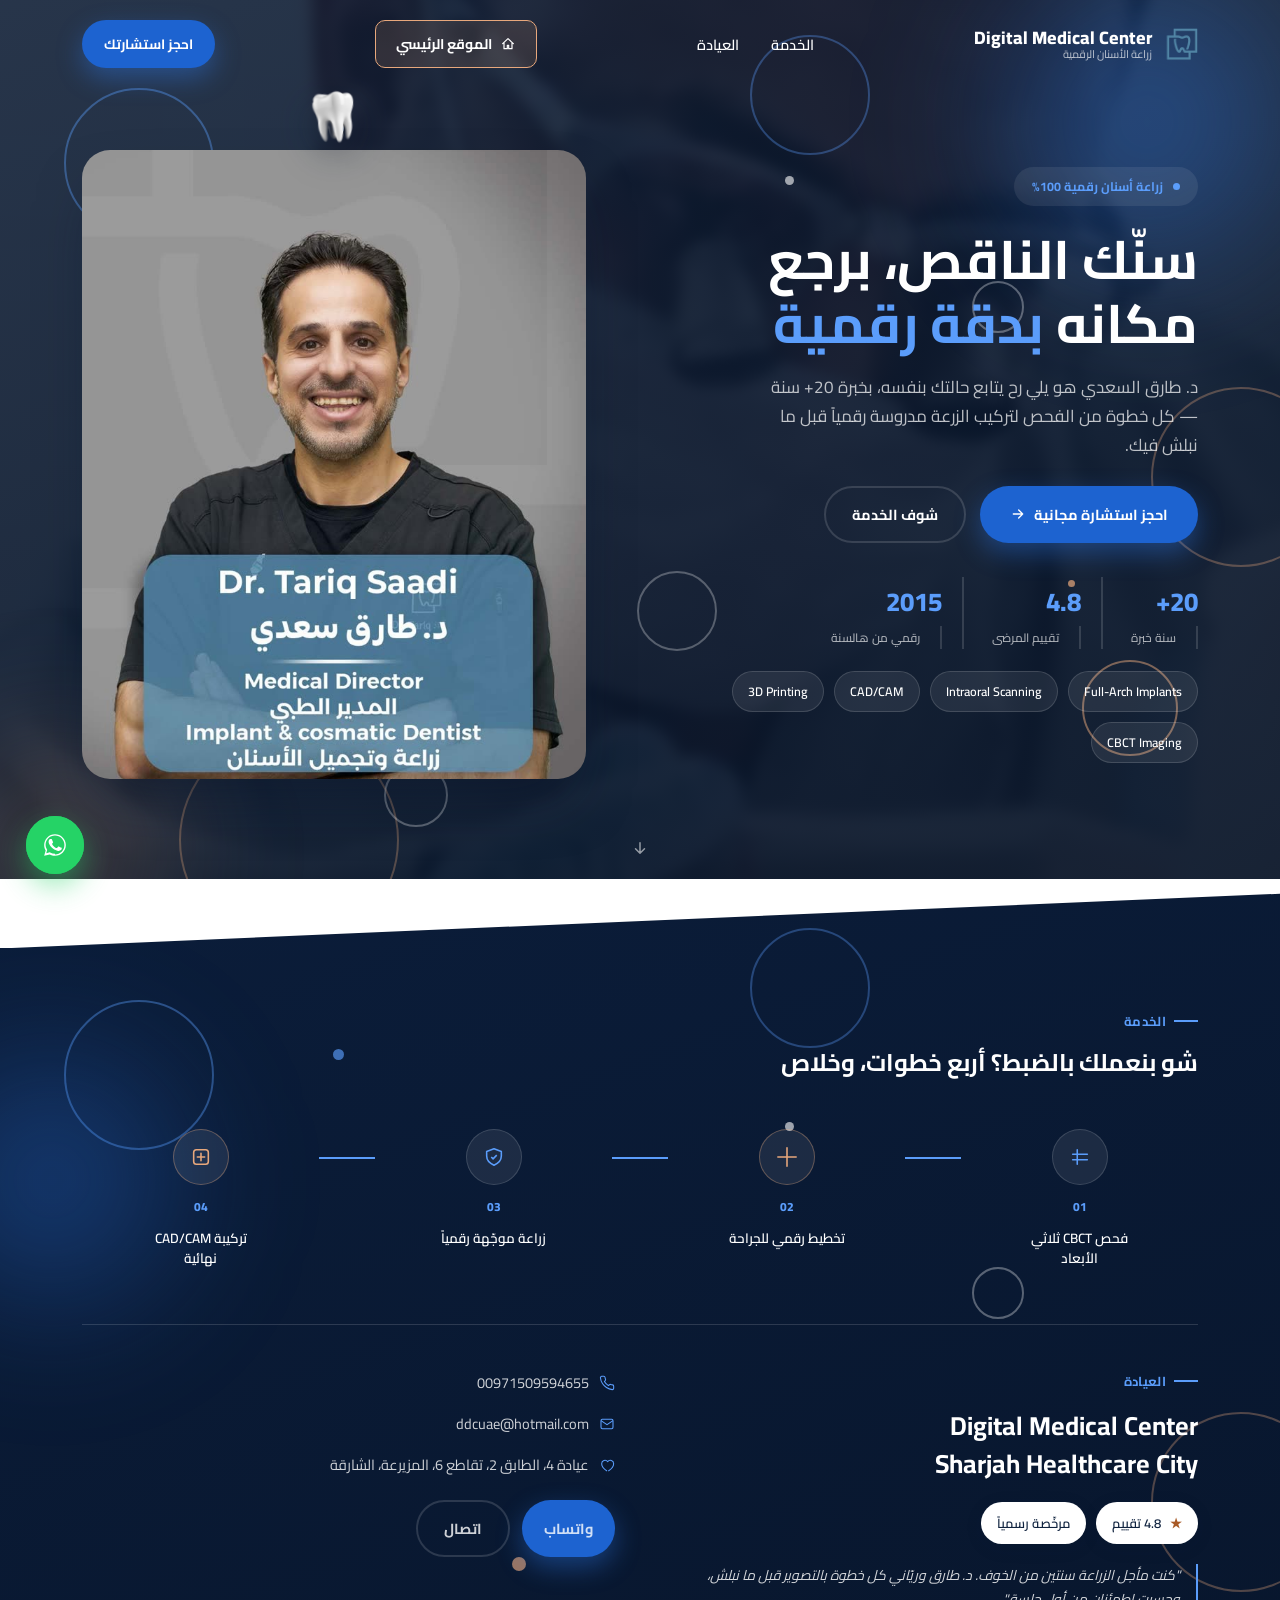
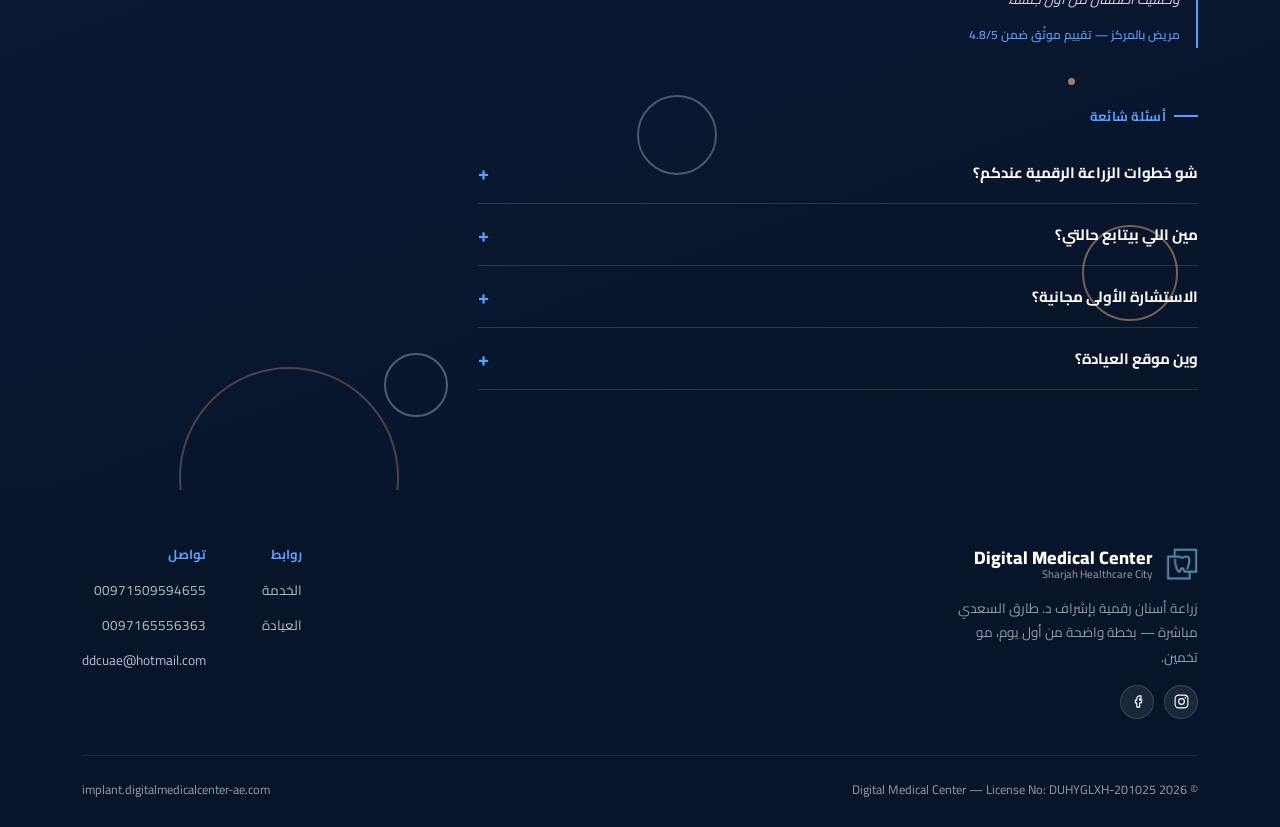
==== index.html @ 7be8089c "Initial commit: digital implant landing page for Digital Medical Center Lean single-scroll page (her" ====
<!DOCTYPE html>
<html lang="ar" dir="rtl">
<head>
<meta charset="UTF-8">
<meta name="viewport" content="width=device-width, initial-scale=1.0">
<title>زراعة الأسنان الرقمية | د. طارق السعدي | Digital Medical Center</title>
<meta name="description" content="زراعة أسنان رقمية موجّهة بالكامل تحت إشراف د. طارق السعدي، مدير المركز الطبي وخبير طب الأسنان الرقمي بخبرة 20+ سنة — Sharjah Healthcare City.">
<link rel="icon" type="image/png" href="assets/images/logo-icon.png">

<link rel="preconnect" href="https://fonts.googleapis.com">
<link rel="preconnect" href="https://fonts.gstatic.com" crossorigin>
<link href="https://fonts.googleapis.com/css2?family=Cairo:wght@400;500;600;700;800&display=swap" rel="stylesheet">

<link rel="stylesheet" href="css/tokens.css">
<link rel="stylesheet" href="css/base.css">
<link rel="stylesheet" href="css/components.css">
<link rel="stylesheet" href="styles.css">
</head>
<body>

<!-- ===== Header (shared component — see components/header.html) ===== -->
<header class="site-header" id="siteHeader">
  <div class="wrap header-inner">
    <a href="/" class="brand">
      <img class="brand-icon" src="assets/images/logo-icon.png" alt="" width="36" height="36">
      <span class="brand-text">Digital Medical Center<small>زراعة الأسنان الرقمية</small></span>
    </a>
    <nav class="main-nav" id="mainNav">
      <ul>
        <li><a href="#service">الخدمة</a></li>
        <li><a href="#clinic">العيادة</a></li>
      </ul>
    </nav>
    <a href="https://digitalmedicalcenter-ae.com/" target="_blank" rel="noopener" class="btn-mainsite">
      <svg width="16" height="16" viewBox="0 0 24 24" fill="none"><path d="M4 11.5 12 4l8 7.5M6 10v9h5v-5h2v5h5v-9" stroke="currentColor" stroke-width="1.8" stroke-linecap="round" stroke-linejoin="round"/></svg>
      الموقع الرئيسي
    </a>
    <a href="https://wa.me/971509594655" class="btn btn-primary btn-sm nav-cta">احجز استشارتك</a>
    <button class="nav-toggle" id="navToggle" aria-label="فتح القائمة" aria-expanded="false">
      <span></span><span></span><span></span>
    </button>
  </div>
</header>

<main>

<!-- ===== Hero ===== -->
<section class="hero navy-panel">
  <video class="hero-video" autoplay muted loop playsinline preload="auto" poster="assets/images/hero-video-poster.jpg" aria-hidden="true">
    <source src="assets/videos/hero-clinic.mp4" type="video/mp4">
  </video>
  <div class="hero-video-overlay" aria-hidden="true"></div>
  <div class="shapes" aria-hidden="true"><span></span><span></span><span></span><span></span><span></span><span></span><span></span><span></span><span></span><span></span><span></span><span></span></div>
  <div class="blob blob-a"></div>
  <div class="blob blob-b"></div>
  <img id="toothFly" class="tooth-fly" src="assets/images/tooth-3d.png" alt="" aria-hidden="true">
  <div class="wrap hero-grid">
    <div>
      <div class="eyebrow"><span class="dot"></span> زراعة أسنان رقمية 100%</div>
      <h1>سنّك <span id="targetWord">الناقص</span>، برجع مكانه <em>بدقة رقمية</em></h1>
      <p class="lead">د. طارق السعدي هو يلي رح يتابع حالتك بنفسه، بخبرة 20+ سنة — كل خطوة من الفحص لتركيب الزرعة مدروسة رقمياً قبل ما نبلش فيك.</p>
      <div class="hero-ctas">
        <a href="https://wa.me/971509594655" class="btn btn-primary">
          احجز استشارة مجانية
          <svg width="16" height="16" viewBox="0 0 24 24" fill="none"><path d="M5 12h14M13 6l6 6-6 6" stroke="currentColor" stroke-width="2" stroke-linecap="round" stroke-linejoin="round"/></svg>
        </a>
        <a href="#service" class="btn btn-outline">شوف الخدمة</a>
      </div>
      <div class="hero-stats">
        <div><div class="n" data-count="20" data-suffix="+">0</div><div class="l">سنة خبرة</div></div>
        <div><div class="n" data-count="4.8" data-decimal="1">0</div><div class="l">تقييم المرضى</div></div>
        <div><div class="n" data-count="2015">0</div><div class="l">رقمي من هالسنة</div></div>
      </div>
      <div class="doctor-skills hero-skills">
        <span>Full-Arch Implants</span>
        <span>Intraoral Scanning</span>
        <span>CAD/CAM</span>
        <span>3D Printing</span>
        <span>CBCT Imaging</span>
      </div>
    </div>
    <div class="hero-visual" id="heroVisual">
      <div class="photo-card hero-photo-card">
        <img src="assets/images/doctor-tareq-hero.jpg" alt="د. طارق السعدي - Digital Medical Center" width="720" height="1280" loading="eager" fetchpriority="high">
      </div>
    </div>
  </div>
  <a href="#service" class="scroll-cue" aria-label="انزل تحت">
    <svg width="18" height="18" viewBox="0 0 24 24" fill="none"><path d="M12 5v14M6 13l6 6 6-6" stroke="currentColor" stroke-width="2" stroke-linecap="round" stroke-linejoin="round"/></svg>
  </a>
</section>

<!-- ===== Service + Clinic (combined closing panel) ===== -->
<section class="navy-panel finale" id="service">
  <div class="divider-cut" aria-hidden="true"></div>
  <div class="shapes" aria-hidden="true"><span></span><span></span><span></span><span></span><span></span><span></span><span></span><span></span><span></span><span></span><span></span><span></span></div>
  <div class="blob blob-c"></div>

  <div class="wrap">
    <div class="section-tag">الخدمة</div>
    <h2>شو بنعملك بالضبط؟ أربع خطوات، وخلاص</h2>

    <div class="steps-row">
      <div class="step" data-reveal>
        <div class="step-ic"><svg width="22" height="22" viewBox="0 0 24 24" fill="none"><path d="M4 9h16M4 15h16M9 4v16" stroke="currentColor" stroke-width="1.7" stroke-linecap="round"/></svg></div>
        <div class="step-n">01</div>
        <div class="step-t">فحص CBCT ثلاثي الأبعاد</div>
      </div>
      <div class="step-line" data-line></div>
      <div class="step" data-reveal>
        <div class="step-ic camel"><svg width="22" height="22" viewBox="0 0 24 24" fill="none"><path d="M12 2v20M2 12h20" stroke="currentColor" stroke-width="1.7" stroke-linecap="round"/></svg></div>
        <div class="step-n">02</div>
        <div class="step-t">تخطيط رقمي للجراحة</div>
      </div>
      <div class="step-line" data-line></div>
      <div class="step" data-reveal>
        <div class="step-ic"><svg width="22" height="22" viewBox="0 0 24 24" fill="none"><path d="M9 12l2 2 4-4M12 21c-4.5-2-8-5.5-8-10V6l8-3 8 3v5c0 4.5-3.5 8-8 10Z" stroke="currentColor" stroke-width="1.7" stroke-linejoin="round"/></svg></div>
        <div class="step-n">03</div>
        <div class="step-t">زراعة موجّهة رقمياً</div>
      </div>
      <div class="step-line" data-line></div>
      <div class="step" data-reveal>
        <div class="step-ic camel"><svg width="22" height="22" viewBox="0 0 24 24" fill="none"><rect x="4" y="4" width="16" height="16" rx="3" stroke="currentColor" stroke-width="1.7"/><path d="M8 12h8M12 8v8" stroke="currentColor" stroke-width="1.7" stroke-linecap="round"/></svg></div>
        <div class="step-n">04</div>
        <div class="step-t">تركيبة CAD/CAM نهائية</div>
      </div>
    </div>

    <div class="finale-divider" id="clinic"></div>

    <div class="clinic-grid">
      <div data-reveal>
        <div class="section-tag">العيادة</div>
        <h3 class="clinic-h">Digital Medical Center<br>Sharjah Healthcare City</h3>
        <div class="clinic-badges">
          <span class="badge-pill"><span class="star">★</span> 4.8 تقييم</span>
          <span class="badge-pill">مرخّصة رسمياً</span>
        </div>
        <blockquote class="mini-quote">
          <p>"كنت مأجل الزراعة سنتين من الخوف. د. طارق وريّاني كل خطوة بالتصوير قبل ما نبلش، وحسيت اطمئنان من أول جلسة."</p>
          <cite>مريض بالمركز — تقييم موثّق ضمن 4.8/5</cite>
        </blockquote>
      </div>
      <div class="clinic-contact" data-reveal>
        <a href="tel:00971509594655"><svg width="16" height="16" viewBox="0 0 24 24" fill="none"><path d="M22 16.92v3a2 2 0 0 1-2.18 2 19.79 19.79 0 0 1-8.63-3.07 19.5 19.5 0 0 1-6-6 19.79 19.79 0 0 1-3.07-8.67A2 2 0 0 1 4.11 2h3a2 2 0 0 1 2 1.72c.12.9.34 1.79.65 2.65a2 2 0 0 1-.45 2.11L8.09 9.91a16 16 0 0 0 6 6l1.43-1.27a2 2 0 0 1 2.11-.45c.86.31 1.75.53 2.65.65A2 2 0 0 1 22 16.92z" stroke="currentColor" stroke-width="1.6" stroke-linejoin="round"/></svg> 00971509594655</a>
        <a href="mailto:ddcuae@hotmail.com"><svg width="16" height="16" viewBox="0 0 24 24" fill="none"><rect x="3" y="5" width="18" height="14" rx="2" stroke="currentColor" stroke-width="1.6"/><path d="M3 7l9 6 9-6" stroke="currentColor" stroke-width="1.6"/></svg> ddcuae@hotmail.com</a>
        <span><svg width="16" height="16" viewBox="0 0 24 24" fill="none"><path d="M12 21s-8-5.5-8-11a5 5 0 0 1 9-3 5 5 0 0 1 9 3c0 5.5-8 11-8 11" stroke="currentColor" stroke-width="1.6" stroke-linejoin="round"/></svg> عيادة 4، الطابق 2، تقاطع 6، المزيرعة، الشارقة</span>
        <div class="clinic-ctas">
          <a href="https://wa.me/971509594655" class="btn btn-primary btn-sm">واتساب</a>
          <a href="tel:00971509594655" class="btn btn-outline btn-sm">اتصال</a>
        </div>
      </div>
    </div>

    <div class="faq-block" data-reveal>
      <div class="section-tag">أسئلة شائعة</div>
      <details class="faq-item">
        <summary>شو خطوات الزراعة الرقمية عندكم؟</summary>
        <p>تصوير CBCT ثلاثي الأبعاد ← تخطيط رقمي للجراحة ← زراعة موجّهة رقمياً ← تركيبة CAD/CAM نهائية — كل خطوة موضّحة بالصورة قبل ما نبلش.</p>
      </details>
      <details class="faq-item">
        <summary>مين اللي بيتابع حالتي؟</summary>
        <p>د. طارق السعدي بنفسه، بخبرة 20+ سنة ومن رواد الزراعة الرقمية بالإمارات من 2015.</p>
      </details>
      <details class="faq-item">
        <summary>الاستشارة الأولى مجانية؟</summary>
        <p>أيوا، وبتشوف خطة علاجك بالتصوير قبل ما تقرر أي شي.</p>
      </details>
      <details class="faq-item">
        <summary>وين موقع العيادة؟</summary>
        <p>عيادة 4، الطابق 2، تقاطع 6، المزيرعة، الشارقة — Sharjah Healthcare City.</p>
      </details>
    </div>
  </div>
</section>

</main>

<!-- ===== Footer (shared component — see components/footer.html) ===== -->
<footer class="site-footer">
  <div class="wrap">
    <div class="footer-grid">
      <div>
        <a href="/" class="brand">
          <img class="brand-icon" src="assets/images/logo-icon.png" alt="" width="36" height="36">
          <span class="brand-text">Digital Medical Center<small>Sharjah Healthcare City</small></span>
        </a>
        <p style="opacity:.6;font-size:13.5px;margin-top:14px;max-width:260px;line-height:1.8;">زراعة أسنان رقمية بإشراف د. طارق السعدي مباشرة — بخطة واضحة من أول يوم، مو تخمين.</p>
        <div class="footer-social">
          <a href="https://www.instagram.com/digitalmedical.ae/" target="_blank" rel="noopener" aria-label="Instagram">
            <svg width="17" height="17" viewBox="0 0 24 24" fill="none"><rect x="3" y="3" width="18" height="18" rx="5" stroke="currentColor" stroke-width="1.6"/><circle cx="12" cy="12" r="4" stroke="currentColor" stroke-width="1.6"/><circle cx="17.5" cy="6.5" r="1.2" fill="currentColor"/></svg>
          </a>
          <a href="https://www.facebook.com/profile.php?id=61577867721087" target="_blank" rel="noopener" aria-label="Facebook">
            <svg width="17" height="17" viewBox="0 0 24 24" fill="none"><path d="M15 8h2V4h-2c-2.2 0-4 1.8-4 4v2H9v4h2v6h4v-6h2.5l.5-4H15V8Z" stroke="currentColor" stroke-width="1.6" stroke-linejoin="round"/></svg>
          </a>
        </div>
      </div>
      <div class="footer-links">
        <div>
          <h3>روابط</h3>
          <ul>
            <li><a href="#service">الخدمة</a></li>
            <li><a href="#clinic">العيادة</a></li>
          </ul>
        </div>
        <div>
          <h3>تواصل</h3>
          <ul>
            <li><a href="tel:00971509594655">00971509594655</a></li>
            <li><a href="tel:0097165556363">0097165556363</a></li>
            <li><a href="mailto:ddcuae@hotmail.com">ddcuae@hotmail.com</a></li>
          </ul>
        </div>
      </div>
    </div>
    <div class="footer-bottom">
      <span>© 2026 Digital Medical Center — License No: DUHYGLXH-201025</span>
      <span>implant.digitalmedicalcenter-ae.com</span>
    </div>
  </div>
</footer>

<!-- ===== WhatsApp float (shared component — see components/whatsapp-float.html) ===== -->
<a href="https://wa.me/971509594655" class="wa-float" aria-label="تواصل معنا عبر واتساب" target="_blank" rel="noopener">
  <span class="wa-ring"></span>
  <svg width="26" height="26" viewBox="0 0 24 24" fill="#fff"><path d="M17.5 14.4c-.3-.1-1.7-.9-2-1-.3-.1-.5-.1-.7.1-.2.3-.8 1-.9 1.2-.2.2-.3.2-.6.1-.3-.2-1.2-.5-2.3-1.5-.9-.8-1.4-1.7-1.6-2-.2-.3 0-.5.1-.6.1-.1.3-.3.4-.5.1-.1.2-.3.3-.5.1-.2 0-.4 0-.5-.1-.1-.7-1.7-1-2.3-.2-.6-.5-.5-.7-.5h-.6c-.2 0-.5.1-.8.4-.3.3-1 1-1 2.4s1.1 2.8 1.2 3c.1.2 2.1 3.3 5.2 4.5.7.3 1.3.5 1.7.6.7.2 1.4.2 1.9.1.6-.1 1.7-.7 2-1.4.2-.7.2-1.3.1-1.4-.1-.1-.3-.2-.6-.3z"/><path d="M12 2C6.5 2 2 6.5 2 12c0 1.9.5 3.6 1.4 5.1L2 22l5.1-1.3c1.4.8 3.1 1.2 4.9 1.2 5.5 0 10-4.5 10-10S17.5 2 12 2zm0 18.1c-1.6 0-3.1-.4-4.5-1.2l-.3-.2-3.3.9.9-3.2-.2-.3C3.8 14.7 3.3 13.4 3.3 12c0-4.8 3.9-8.7 8.7-8.7s8.7 3.9 8.7 8.7-3.9 8.7-8.7 8.7z"/></svg>
</a>

<script src="js/components.js"></script>
<script src="script.js"></script>
</body>
</html>
---- css/tokens.css ----
/*
  Design tokens — shared across ALL specialty landing pages (implant, dermatology, ortho...).
  Derived from the "Meditics" medical template reference: deep navy panels,
  bright blue accent, light content sections, pill buttons.
  Do not duplicate these values in page-specific CSS — reference the variables.
*/
:root{
  /* Core palette */
  --navy-deep:   #071429;
  --navy:        #0B1D3A;
  --navy-soft:   #122a52;
  --blue:        #2F7FF5;
  --blue-strong: #1D63D0; /* WCAG AA-safe for white text on blue (buttons, badges) */
  --blue-light:  #5B9DFB;
  --camel:       #E8A87C; /* warm light-orange/camel accent — used sparingly against the navy/blue base */
  --camel-rgb:   232,168,124;
  --camel-strong:#A85A26; /* WCAG AA-safe camel for small text/icons on light backgrounds */
  --bg-light:    #F3F6FB;
  --white:       #FFFFFF;
  --ink:         #10233F;
  --ink-soft:    #66738C;
  --line-soft:   rgba(16,35,63,.08);
  --line-on-navy:rgba(255,255,255,.14);

  /* WhatsApp brand (float button only) */
  --wa-green: #25D366;

  /* Typography */
  --font-display: 'Cairo', sans-serif;
  --font-body: 'Cairo', sans-serif;

  /* Radii */
  --r-sm: 12px;
  --r-md: 20px;
  --r-lg: 28px;
  --r-pill: 100px;

  /* Shadows */
  --shadow-card: 0 4px 20px rgba(11,29,58,.07);
  --shadow-card-hover: 0 20px 40px rgba(11,29,58,.14);
  --shadow-btn: 0 10px 26px rgba(47,127,245,.38);
  --shadow-navy-panel: 0 30px 60px -20px rgba(7,20,41,.5);

  /* Layout */
  --container: 1180px;
  --section-pad: 100px;
}

@media (max-width: 640px){
  :root{
    --section-pad: 64px;
  }
}
---- css/base.css ----
/* Base reset + typography — shared across all specialty pages */
*{margin:0;padding:0;box-sizing:border-box;}
html{scroll-behavior:smooth;}
body{
  background:var(--bg-light);
  color:var(--ink);
  font-family:var(--font-body);
  overflow-x:hidden;
  -webkit-font-smoothing:antialiased;
}
h1,h2,h3,h4{font-family:var(--font-display);font-weight:700;line-height:1.3;}
a{text-decoration:none;color:inherit;}
ul{list-style:none;}
img{max-width:100%;display:block;}
button{font-family:inherit;cursor:pointer;border:none;background:none;}
svg{display:block;}

.wrap{max-width:var(--container);margin:0 auto;padding:0 24px;}
@media(min-width:640px){.wrap{padding:0 32px;}}

.section{padding:var(--section-pad) 0;}
.section-tag{
  color:var(--blue-strong);font-weight:700;font-size:13px;letter-spacing:.3px;
  margin-bottom:14px;display:flex;align-items:center;gap:8px;
}
.section-tag::before{content:"";width:24px;height:2px;background:var(--blue);}
.section h2{font-size:clamp(26px,4vw,38px);margin-bottom:18px;max-width:640px;}
.section .sub{color:var(--ink-soft);font-size:16.5px;max-width:580px;line-height:1.85;}

/* Scroll-reveal utility (see js/components.js) */
[data-reveal]{opacity:0;transform:translateY(28px);transition:opacity .7s ease, transform .7s ease;}
[data-reveal][data-reveal-dir="right"]{transform:translateX(48px);}
[data-reveal][data-reveal-dir="left"]{transform:translateX(-48px);}
[data-reveal].in-view{opacity:1;transform:none;}

@keyframes riseIn{from{opacity:0;transform:translateY(24px);}to{opacity:1;transform:translateY(0);}}
@keyframes floatY{0%,100%{transform:translateY(0);}50%{transform:translateY(-10px);}}
@keyframes pulseDot{0%,100%{opacity:1;}50%{opacity:.35;}}

@media (prefers-reduced-motion: reduce){
  html{scroll-behavior:auto;}
  *,*::before,*::after{
    animation-duration:.001ms !important;
    animation-iteration-count:1 !important;
    transition-duration:.001ms !important;
    scroll-behavior:auto !important;
  }
  [data-reveal]{opacity:1;transform:none;}
}
---- css/components.css ----
/*
  Shared components — reused verbatim on every specialty landing page.
  Markup source of truth lives in /components/*.html — copy that markup
  into a new page, link this stylesheet, and it matches automatically.
*/

/* ---------- Buttons ---------- */
.btn{
  display:inline-flex;align-items:center;gap:8px;
  font-weight:700;font-size:14.5px;border-radius:var(--r-pill);
  padding:15px 30px;transition:transform .25s ease, box-shadow .25s ease, background .25s ease;
}
.btn-sm{padding:11px 22px;font-size:13.5px;}
.btn-primary{background:var(--blue-strong);color:#fff;box-shadow:var(--shadow-btn);}
.btn-primary:hover{transform:translateY(-3px);box-shadow:0 14px 32px rgba(47,127,245,.5);}
.btn-outline{border:2px solid var(--line-on-navy);color:#fff;padding:13px 26px;}
.btn-outline:hover{background:rgba(255,255,255,.08);}
.btn-ghost{border:2px solid var(--line-soft);color:var(--ink);padding:13px 26px;}
.btn-ghost:hover{background:var(--bg-light);}

/* ---------- Header ---------- */
.site-header{position:fixed;inset:0 0 auto 0;z-index:100;padding:20px 0;transition:all .35s ease;}
.site-header.scrolled{background:rgba(255,255,255,.92);backdrop-filter:blur(10px);padding:12px 0;box-shadow:0 4px 20px rgba(11,29,58,.08);}
.header-inner{display:flex;align-items:center;justify-content:space-between;gap:20px;}

.brand{display:flex;align-items:center;gap:10px;}
.brand-icon{width:36px;height:36px;object-fit:contain;flex-shrink:0;}
.brand-text{font-family:var(--font-display);font-size:18px;font-weight:800;color:#fff;line-height:1.2;transition:color .35s ease;}
.site-header.scrolled .brand-text{color:var(--navy);}
.brand-text small{display:block;font-family:var(--font-body);font-size:11px;color:rgba(255,255,255,.65);font-weight:500;transition:color .35s ease;}
.site-header.scrolled .brand-text small{color:var(--ink-soft);}

.main-nav ul{display:flex;gap:32px;font-weight:600;font-size:14.5px;}
.main-nav a{position:relative;padding:4px 0;color:#fff;transition:color .35s ease;}
.main-nav a::after{content:"";position:absolute;bottom:0;right:0;width:0;height:2px;background:var(--blue-light);transition:width .3s;}
.main-nav a:hover::after{width:100%;}
@media(min-width:901px){
  .site-header.scrolled .main-nav a{color:var(--ink);}
}

/* "Back to main site" — deliberately not a pill/blue like the booking CTA, so it reads as a different kind of action */
.btn-mainsite{display:inline-flex;align-items:center;gap:8px;background:rgba(var(--camel-rgb),.14);
  border:1.5px solid var(--camel);color:#fff;padding:10px 20px;border-radius:10px;
  font-weight:700;font-size:14px;transition:background .25s ease,color .25s ease,transform .25s ease;}
.btn-mainsite:hover{background:var(--camel-strong);border-color:var(--camel-strong);color:#fff;transform:translateY(-2px);}
.site-header.scrolled .btn-mainsite{color:var(--camel-strong);border-color:var(--camel-strong);background:rgba(var(--camel-rgb),.1);}
.site-header.scrolled .btn-mainsite:hover{background:var(--camel-strong);color:#fff;}
@media(max-width:900px){.btn-mainsite{display:none;}}

.nav-toggle{display:none;flex-direction:column;gap:5px;width:32px;padding:6px;}
.nav-toggle span{display:block;width:100%;height:2px;background:#fff;border-radius:2px;transition:transform .3s,opacity .3s,background .35s ease;}
.site-header.scrolled .nav-toggle span{background:var(--navy);}
.nav-toggle[aria-expanded="true"] span:nth-child(1){transform:translateY(7px) rotate(45deg);}
.nav-toggle[aria-expanded="true"] span:nth-child(2){opacity:0;}
.nav-toggle[aria-expanded="true"] span:nth-child(3){transform:translateY(-7px) rotate(-45deg);}

@media(max-width:900px){
  .main-nav{position:fixed;top:0;left:0;right:0;bottom:0;background:var(--navy);
    display:flex;align-items:center;justify-content:center;
    transform:translateY(-100%);transition:transform .35s ease;z-index:99;}
  .main-nav.open{transform:translateY(0);}
  .main-nav ul{flex-direction:column;text-align:center;gap:26px;font-size:20px;}
  .nav-cta{display:none;}
  .nav-toggle{display:flex;}
}

/* ---------- Dark navy panel (hero / doctor / CTA / testimonial) ---------- */
.navy-panel{background:linear-gradient(160deg,var(--navy) 0%,var(--navy-deep) 100%);color:#fff;position:relative;overflow:hidden;}
.navy-panel .section-tag{color:var(--blue-light);}
.navy-panel .section-tag::before{background:var(--blue-light);}
.navy-panel h2{color:#fff;}
.navy-panel .sub,
.navy-panel p{color:rgba(255,255,255,.72);}
/* Scattered outline circles + a couple of solid dots — subtle background texture for navy panels */
.shapes{position:absolute;inset:0;pointer-events:none;overflow:hidden;z-index:1;}
.shapes span{position:absolute;border-radius:50%;border:2px solid transparent;animation:ringDrift 12s ease-in-out infinite;}
.shapes span:nth-child(1){width:150px;height:150px;top:10%;left:5%;border-color:rgba(91,157,251,.4);animation-duration:14s;}
.shapes span:nth-child(2){width:96px;height:96px;bottom:14%;right:8%;border-color:rgba(var(--camel-rgb),.5);animation-duration:11s;animation-delay:-2.5s;}
.shapes span:nth-child(3){width:52px;height:52px;top:32%;right:20%;border-color:rgba(255,255,255,.32);animation-duration:9s;animation-delay:-4s;}
.shapes span:nth-child(4){width:220px;height:220px;bottom:-8%;left:14%;border-color:rgba(var(--camel-rgb),.3);animation-duration:16s;}
.shapes span:nth-child(5){width:14px;height:14px;top:56%;left:40%;background:rgba(var(--camel-rgb),.65);border:none;animation-duration:8s;animation-delay:-1s;}
.shapes span:nth-child(6){width:9px;height:9px;top:20%;right:38%;background:rgba(255,255,255,.6);border:none;animation-duration:7s;animation-delay:-3s;}
.shapes span:nth-child(7){width:120px;height:120px;top:4%;right:32%;border-color:rgba(91,157,251,.34);animation-duration:13s;animation-delay:-5s;}
.shapes span:nth-child(8){width:64px;height:64px;bottom:6%;left:30%;border-color:rgba(255,255,255,.3);animation-duration:10s;animation-delay:-2s;}
.shapes span:nth-child(9){width:180px;height:180px;top:44%;right:-4%;border-color:rgba(var(--camel-rgb),.32);animation-duration:15s;animation-delay:-6s;}
.shapes span:nth-child(10){width:11px;height:11px;top:14%;left:26%;background:rgba(91,157,251,.65);border:none;animation-duration:9s;animation-delay:-4.5s;}
.shapes span:nth-child(11){width:80px;height:80px;bottom:26%;right:44%;border-color:rgba(255,255,255,.28);animation-duration:12s;animation-delay:-1.5s;}
.shapes span:nth-child(12){width:7px;height:7px;top:66%;right:16%;background:rgba(var(--camel-rgb),.7);border:none;animation-duration:8.5s;animation-delay:-3.5s;}
@keyframes ringDrift{0%,100%{transform:translate(0,0) rotate(0deg);}50%{transform:translate(14px,-18px) rotate(10deg);}}
@media (prefers-reduced-motion: reduce){.shapes span{animation:none;}}

/* Drifting decorative blobs — place inside any position:relative panel, size/position per instance */
.blob{position:absolute;border-radius:50%;filter:blur(60px);pointer-events:none;z-index:1;animation:blobDrift 9s ease-in-out infinite;}
@keyframes blobDrift{0%,100%{transform:translate(0,0) scale(1);}50%{transform:translate(24px,-26px) scale(1.1);}}
@media (prefers-reduced-motion: reduce){.blob{animation:none;}}

/* ---------- Cards ---------- */
.card{background:var(--white);border-radius:var(--r-md);padding:32px 26px;box-shadow:var(--shadow-card);transition:transform .35s ease, box-shadow .35s ease;}
.card:hover{transform:translateY(-6px);box-shadow:var(--shadow-card-hover);}
.card-icon{width:52px;height:52px;border-radius:15px;display:flex;align-items:center;justify-content:center;margin-bottom:20px;background:linear-gradient(135deg,var(--blue),var(--blue-light));color:#fff;flex-shrink:0;}
.card h3{font-size:18.5px;margin-bottom:9px;}
.card p{color:var(--ink-soft);font-size:14px;line-height:1.8;}

.badge-pill{display:inline-flex;align-items:center;gap:9px;background:var(--white);padding:9px 16px;border-radius:var(--r-pill);font-size:13px;font-weight:600;color:var(--ink);box-shadow:var(--shadow-card);}
.badge-pill .star{color:var(--camel-strong);}

/* ---------- Photo card w/ floating badges (hero + doctor sections) ---------- */
.photo-card{position:relative;border-radius:var(--r-lg);overflow:hidden;box-shadow:var(--shadow-navy-panel);}
.photo-card img{width:100%;height:100%;object-fit:cover;}
.photo-badge{position:absolute;bottom:-20px;right:-14px;background:var(--white);padding:16px 20px;border-radius:18px;box-shadow:0 20px 40px rgba(7,20,41,.25);display:flex;align-items:center;gap:12px;max-width:230px;animation:floatY 4s ease-in-out infinite;}
.photo-badge .ic{width:38px;height:38px;border-radius:12px;background:var(--blue);display:flex;align-items:center;justify-content:center;color:#fff;flex-shrink:0;}
.photo-badge .txt{font-size:12.5px;color:var(--ink-soft);font-weight:600;line-height:1.5;}
.photo-badge .txt b{color:var(--ink);display:block;font-size:14px;}
.photo-tag{position:absolute;top:-16px;left:-12px;background:var(--blue-strong);color:#fff;padding:10px 16px;border-radius:14px;font-size:12px;font-weight:700;box-shadow:0 10px 24px rgba(47,127,245,.45);display:flex;align-items:center;gap:6px;}

/* ---------- Footer ---------- */
.site-footer{background:var(--navy-deep);color:#F3F6FB;padding:56px 0 26px;}
.footer-grid{display:flex;justify-content:space-between;flex-wrap:wrap;gap:36px;margin-bottom:36px;}
.site-footer .brand-text{color:#fff;}
.site-footer .brand-text small{color:rgba(255,255,255,.55);}
.footer-links{display:flex;gap:56px;flex-wrap:wrap;}
.footer-links h3{font-size:13px;color:var(--blue-light);margin-bottom:14px;font-weight:700;}
.footer-links li{margin-bottom:9px;font-size:13.5px;opacity:.75;}
.footer-bottom{border-top:1px solid rgba(255,255,255,.12);padding-top:22px;font-size:12.5px;opacity:.6;display:flex;justify-content:space-between;flex-wrap:wrap;gap:10px;}

.footer-social{display:flex;gap:10px;margin-top:16px;}
.footer-social a{width:34px;height:34px;border-radius:50%;background:rgba(255,255,255,.08);border:1px solid rgba(255,255,255,.14);display:flex;align-items:center;justify-content:center;color:#fff;transition:background .25s ease,transform .25s ease;}
.footer-social a:hover{background:var(--blue-strong);transform:translateY(-2px);}

/* ---------- Compact testimonial quote (reused wherever a short review fits) ---------- */
.mini-quote{margin-top:20px;padding-right:16px;border-right:2px solid var(--blue-light);}
.mini-quote p{color:rgba(255,255,255,.82);font-size:14px;line-height:1.7;font-style:italic;margin-bottom:6px;}
.mini-quote cite{color:var(--blue-light);font-size:12px;font-style:normal;font-weight:600;}

/* ---------- FAQ accordion (native <details>, no JS needed) ---------- */
.faq-block{margin-top:56px;max-width:720px;position:relative;z-index:2;}
.faq-item{border-bottom:1px solid var(--line-on-navy);padding:16px 0;}
.faq-item summary{cursor:pointer;list-style:none;display:flex;justify-content:space-between;align-items:center;gap:12px;font-weight:700;font-size:15px;color:#fff;}
.faq-item summary::-webkit-details-marker{display:none;}
.faq-item summary::after{content:"+";font-size:20px;line-height:1;color:var(--blue-light);flex-shrink:0;transition:transform .25s ease;}
.faq-item[open] summary::after{transform:rotate(45deg);}
.faq-item p{color:rgba(255,255,255,.72);font-size:14px;line-height:1.8;margin-top:10px;}

/* ---------- WhatsApp float ---------- */
.wa-float{position:fixed;bottom:26px;left:26px;width:58px;height:58px;background:var(--wa-green);border-radius:50%;
  display:flex;align-items:center;justify-content:center;box-shadow:0 12px 28px rgba(37,211,102,.45);z-index:90;
  animation:floatY 3.5s ease-in-out infinite;}
.wa-ring{position:absolute;inset:0;border-radius:50%;border:2px solid var(--wa-green);animation:waPulse 2.2s ease-out infinite;}
@keyframes waPulse{0%{transform:scale(1);opacity:.6;}100%{transform:scale(1.7);opacity:0;}}
@media (prefers-reduced-motion: reduce){.wa-ring{animation:none;display:none;}}
---- styles.css ----
/* Page-specific styles — زراعة الأسنان الرقمية (implant landing page) */

/* ---------- Flying tooth (see script.js initToothFly) ---------- */
.tooth-fly{position:absolute;z-index:6;width:clamp(46px,5.5vw,72px);height:auto;
  pointer-events:none;opacity:0;left:0;top:0;
  filter:drop-shadow(0 14px 20px rgba(7,20,41,.45));}
#targetWord{position:relative;}
@media(max-width:900px){.tooth-fly{display:none;}}

/* ---------- Hero background video (looping clinic footage) ---------- */
.hero-video{position:absolute;inset:0;z-index:0;width:100%;height:100%;
  object-fit:cover;pointer-events:none;
  filter:blur(6px) brightness(.5) saturate(.75);
  transform:scale(1.08); /* hide the blur's soft edge past the section bounds */}
.hero-video-overlay{position:absolute;inset:0;z-index:0;pointer-events:none;
  background:linear-gradient(160deg, rgba(11,29,58,.72) 0%, rgba(7,20,41,.86) 100%);}

/* ---------- Decorative blob placements ---------- */
.blob-a{top:-10%;right:-6%;width:420px;height:420px;background:radial-gradient(circle,rgba(47,127,245,.45),transparent 70%);animation-duration:11s;}
.blob-b{bottom:-15%;left:-8%;width:320px;height:320px;background:radial-gradient(circle,rgba(var(--camel-rgb),.32),transparent 70%);animation-duration:8s;animation-delay:-3s;}
.blob-c{top:10%;left:-10%;width:360px;height:360px;background:radial-gradient(circle,rgba(47,127,245,.4),transparent 70%);animation-duration:10s;}

/* ---------- Hero ---------- */
.hero{padding-top:150px;padding-bottom:100px;min-height:92vh;display:flex;align-items:center;}
.hero-grid{position:relative;z-index:2;display:grid;grid-template-columns:1.05fr .95fr;gap:56px;align-items:center;width:100%;}

.eyebrow{display:inline-flex;align-items:center;gap:10px;background:rgba(255,255,255,.08);padding:8px 18px;border-radius:var(--r-pill);font-size:12.5px;font-weight:700;color:var(--blue-light);margin-bottom:22px;opacity:0;animation:riseIn .8s ease forwards .1s;}
.eyebrow .dot{width:7px;height:7px;background:var(--blue-light);border-radius:50%;animation:pulseDot 2s infinite;}

.hero h1{font-size:clamp(32px,4.6vw,54px);line-height:1.2;color:#fff;margin-bottom:16px;opacity:0;animation:riseIn .8s ease forwards .25s;}
.hero h1 em{font-style:normal;color:var(--blue-light);}

.hero p.lead{font-size:17px;line-height:1.7;color:rgba(255,255,255,.72);max-width:440px;margin-bottom:26px;opacity:0;animation:riseIn .8s ease forwards .4s;}

.hero-ctas{display:flex;gap:14px;flex-wrap:wrap;opacity:0;animation:riseIn .8s ease forwards .55s;}

.hero-stats{display:flex;gap:28px;margin-top:34px;opacity:0;animation:riseIn .8s ease forwards .7s;}
.hero-stats div{border-right:2px solid rgba(255,255,255,.14);padding-right:20px;}
.hero-stats div:first-child{padding-right:0;border:none;}
.hero-stats .n{font-family:var(--font-display);font-size:26px;font-weight:800;color:var(--blue-light);}
.hero-stats .l{font-size:12px;color:rgba(255,255,255,.65);font-weight:500;}

.hero-visual{position:relative;z-index:2;opacity:0;animation:riseIn 1s ease forwards .35s;perspective:1000px;}
.hero-photo-card{aspect-ratio:4/5;transition:transform .15s ease-out;transform-style:preserve-3d;}
.hero-photo-card img{object-position:center 12%;}

.scroll-cue{position:absolute;bottom:22px;left:50%;transform:translateX(-50%);color:rgba(255,255,255,.55);z-index:3;animation:bounceCue 2s ease-in-out infinite;}
@keyframes bounceCue{0%,100%{transform:translateX(-50%) translateY(0);}50%{transform:translateX(-50%) translateY(8px);}}

@media(max-width:900px){
  .hero{padding-top:120px;min-height:auto;}
  .hero-grid{grid-template-columns:1fr;}
  .hero-visual{order:-1;max-width:300px;margin:0 auto 10px;}
  .hero-stats{flex-wrap:wrap;}
  .scroll-cue{display:none;}
}

/* ---------- Doctor ---------- */
.doctor-skills{display:flex;flex-wrap:wrap;gap:10px;}
.doctor-skills span{background:rgba(255,255,255,.08);border:1px solid var(--line-on-navy);padding:8px 15px;border-radius:var(--r-pill);font-size:12.5px;font-weight:600;color:#fff;}
.hero-skills{margin-top:22px;opacity:0;animation:riseIn .8s ease forwards .85s;}

/* ---------- Service + Clinic finale ---------- */
.finale{position:relative;overflow:hidden;padding:calc(var(--section-pad) + 30px) 0 var(--section-pad);}
.divider-cut{position:absolute;top:-1px;left:0;right:0;height:70px;background:var(--white);clip-path:polygon(0 0,100% 0,100% 22%,0 100%);z-index:2;}

.steps-row{display:flex;align-items:flex-start;margin-top:50px;position:relative;z-index:2;}
.step{display:flex;flex-direction:column;align-items:center;text-align:center;gap:10px;flex:1;min-width:0;}
.step-ic{width:56px;height:56px;border-radius:50%;background:rgba(255,255,255,.08);border:1px solid var(--line-on-navy);display:flex;align-items:center;justify-content:center;color:var(--blue-light);transition:transform .3s ease, background .3s ease, color .3s ease;}
.step:hover .step-ic{transform:scale(1.1) rotate(-6deg);background:var(--blue-strong);color:#fff;}
.step-ic.camel{color:var(--camel);border-color:rgba(var(--camel-rgb),.35);}
.step:hover .step-ic.camel{background:var(--camel);color:var(--navy-deep);}
.step-n{font-family:var(--font-display);font-size:12px;font-weight:800;color:var(--blue-light);}
.step-t{font-size:13.5px;font-weight:600;color:#fff;max-width:120px;line-height:1.5;}
.step-line{flex:0 0 56px;width:56px;height:2px;background:var(--line-on-navy);margin-top:28px;position:relative;overflow:hidden;}
.step-line::after{content:"";position:absolute;inset:0;background:var(--blue-light);transform-origin:right center;transform:scaleX(0);transition:transform .7s ease;}
.step-line.in-view::after{transform:scaleX(1);}

.finale-divider{height:1px;background:var(--line-on-navy);margin:56px 0 44px;position:relative;z-index:2;}

.clinic-grid{display:grid;grid-template-columns:1fr 1fr;gap:50px;align-items:start;position:relative;z-index:2;}
.clinic-h{color:#fff;font-size:clamp(20px,2.6vw,26px);line-height:1.45;margin:14px 0 20px;}
.clinic-badges{display:flex;flex-wrap:wrap;gap:10px;}
.clinic-contact{display:flex;flex-direction:column;gap:14px;}
.clinic-contact a,.clinic-contact span{display:flex;align-items:center;gap:10px;color:rgba(255,255,255,.8);font-size:14.5px;}
.clinic-contact a:hover{color:#fff;}
.clinic-contact svg{color:var(--blue-light);flex-shrink:0;}
.clinic-ctas{display:flex;gap:12px;margin-top:8px;flex-wrap:wrap;}

@media(max-width:760px){
  .steps-row{flex-direction:column;align-items:stretch;gap:20px;}
  .step{flex-direction:row;text-align:right;justify-content:flex-start;gap:14px;}
  .step-t{max-width:none;}
  .step-line{display:none;}
  .clinic-grid{grid-template-columns:1fr;gap:28px;}
}
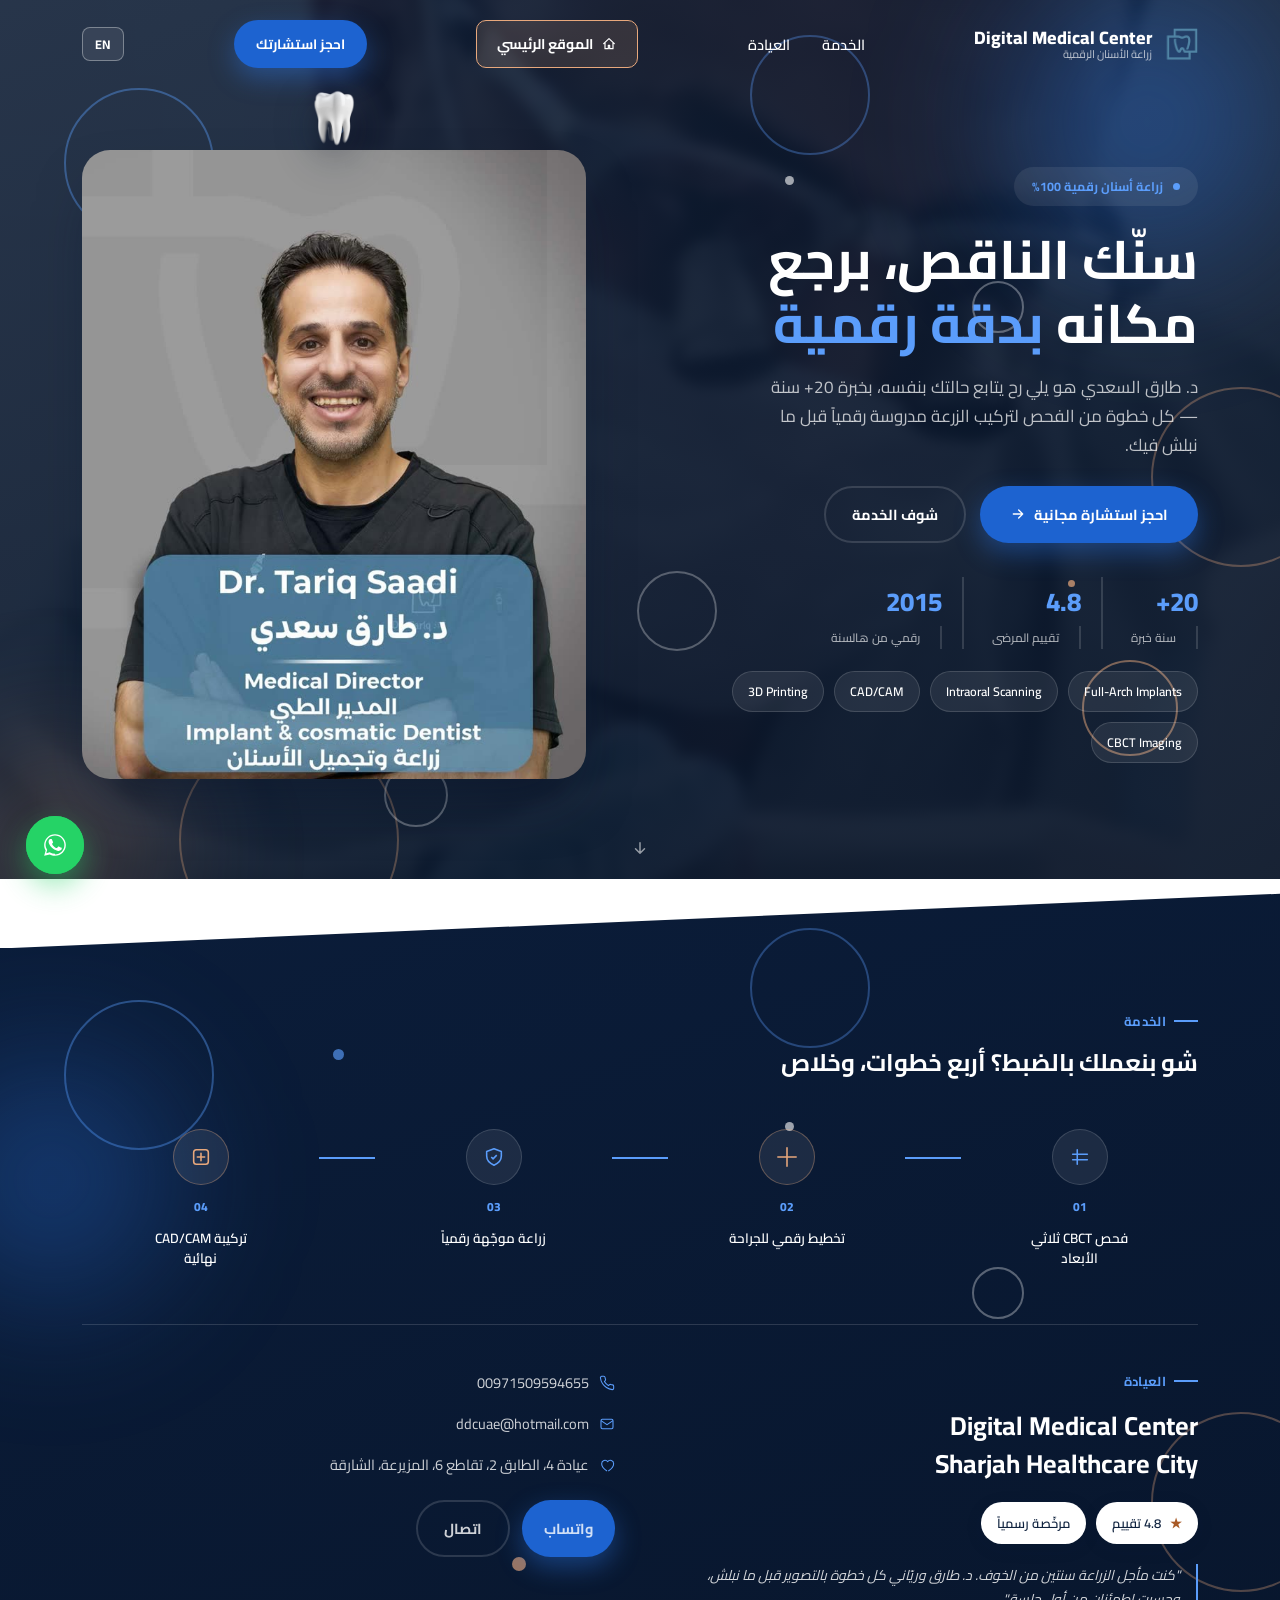
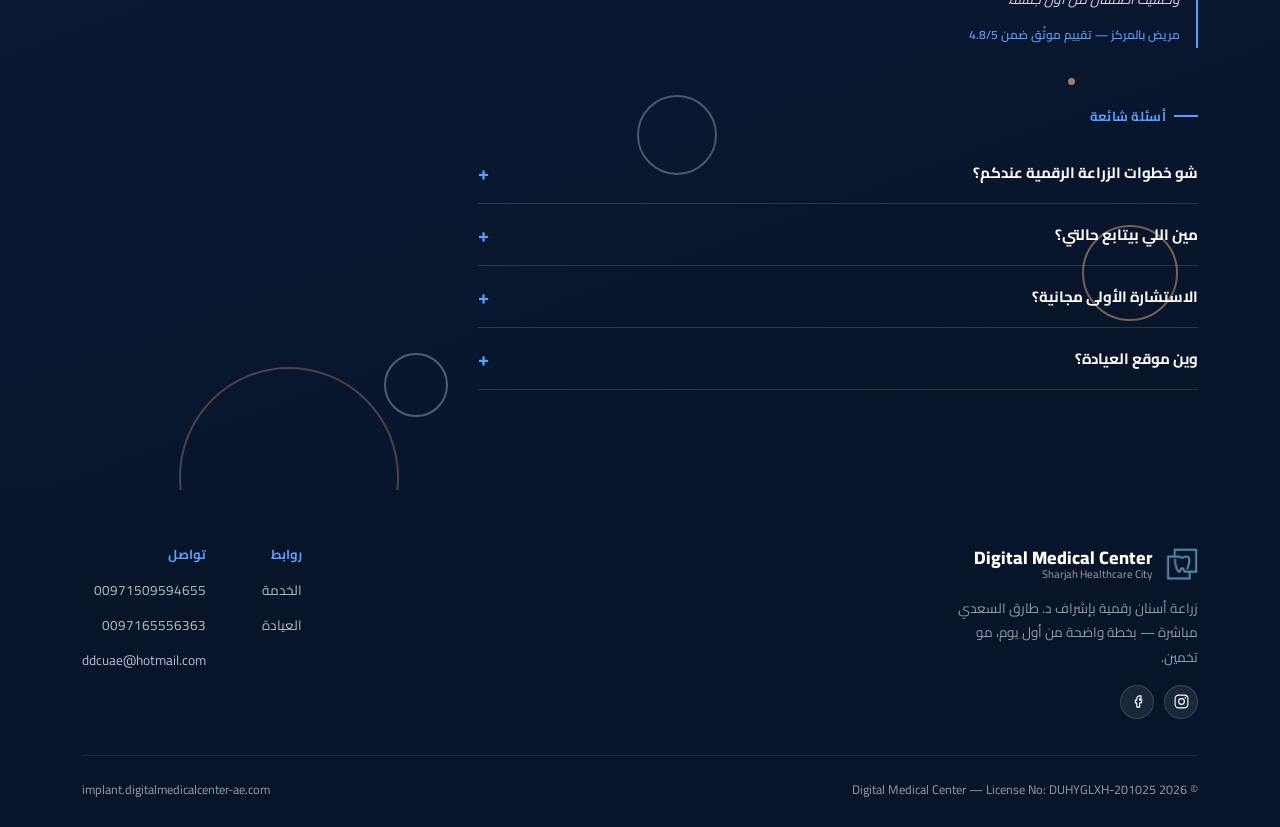
==== commit ef040e62: "Add bilingual AR/EN toggle, main-site header link, and mobile tooth-drop fix - AR/EN language switch" ====
--- a/index.html
+++ b/index.html
@@ -3,8 +3,8 @@
 <head>
 <meta charset="UTF-8">
 <meta name="viewport" content="width=device-width, initial-scale=1.0">
-<title>زراعة الأسنان الرقمية | د. طارق السعدي | Digital Medical Center</title>
-<meta name="description" content="زراعة أسنان رقمية موجّهة بالكامل تحت إشراف د. طارق السعدي، مدير المركز الطبي وخبير طب الأسنان الرقمي بخبرة 20+ سنة — Sharjah Healthcare City.">
+<title data-i18n="pageTitle">زراعة الأسنان الرقمية | د. طارق السعدي | Digital Medical Center</title>
+<meta name="description" data-i18n-attr="content:metaDesc" content="زراعة أسنان رقمية موجّهة بالكامل تحت إشراف د. طارق السعدي، مدير المركز الطبي وخبير طب الأسنان الرقمي بخبرة 20+ سنة — Sharjah Healthcare City.">
 <link rel="icon" type="image/png" href="assets/images/logo-icon.png">
 
 <link rel="preconnect" href="https://fonts.googleapis.com">
@@ -23,22 +23,25 @@
   <div class="wrap header-inner">
     <a href="/" class="brand">
       <img class="brand-icon" src="assets/images/logo-icon.png" alt="" width="36" height="36">
-      <span class="brand-text">Digital Medical Center<small>زراعة الأسنان الرقمية</small></span>
+      <span class="brand-text">Digital Medical Center<small data-i18n="brandTagline">زراعة الأسنان الرقمية</small></span>
     </a>
     <nav class="main-nav" id="mainNav">
       <ul>
-        <li><a href="#service">الخدمة</a></li>
-        <li><a href="#clinic">العيادة</a></li>
+        <li><a href="#service" data-i18n="navService">الخدمة</a></li>
+        <li><a href="#clinic" data-i18n="navClinic">العيادة</a></li>
       </ul>
     </nav>
     <a href="https://digitalmedicalcenter-ae.com/" target="_blank" rel="noopener" class="btn-mainsite">
       <svg width="16" height="16" viewBox="0 0 24 24" fill="none"><path d="M4 11.5 12 4l8 7.5M6 10v9h5v-5h2v5h5v-9" stroke="currentColor" stroke-width="1.8" stroke-linecap="round" stroke-linejoin="round"/></svg>
-      الموقع الرئيسي
+      <span data-i18n="mainSiteBtn">الموقع الرئيسي</span>
     </a>
-    <a href="https://wa.me/971509594655" class="btn btn-primary btn-sm nav-cta">احجز استشارتك</a>
-    <button class="nav-toggle" id="navToggle" aria-label="فتح القائمة" aria-expanded="false">
-      <span></span><span></span><span></span>
-    </button>
+    <a href="https://wa.me/971509594655" class="btn btn-primary btn-sm nav-cta" data-i18n="bookBtn">احجز استشارتك</a>
+    <div class="header-end-group">
+      <button class="lang-toggle" id="langToggle">EN</button>
+      <button class="nav-toggle" id="navToggle" data-i18n-attr="aria-label:openMenu" aria-label="فتح القائمة" aria-expanded="false">
+        <span></span><span></span><span></span>
+      </button>
+    </div>
   </div>
 </header>
 
@@ -56,20 +59,20 @@
   <img id="toothFly" class="tooth-fly" src="assets/images/tooth-3d.png" alt="" aria-hidden="true">
   <div class="wrap hero-grid">
     <div>
-      <div class="eyebrow"><span class="dot"></span> زراعة أسنان رقمية 100%</div>
-      <h1>سنّك <span id="targetWord">الناقص</span>، برجع مكانه <em>بدقة رقمية</em></h1>
-      <p class="lead">د. طارق السعدي هو يلي رح يتابع حالتك بنفسه، بخبرة 20+ سنة — كل خطوة من الفحص لتركيب الزرعة مدروسة رقمياً قبل ما نبلش فيك.</p>
+      <div class="eyebrow"><span class="dot"></span> <span data-i18n="eyebrowText">زراعة أسنان رقمية 100%</span></div>
+      <h1 data-i18n-html="heroHeading">سنّك <span id="targetWord">الناقص</span>، برجع مكانه <em>بدقة رقمية</em></h1>
+      <p class="lead" data-i18n="heroLead">د. طارق السعدي هو يلي رح يتابع حالتك بنفسه، بخبرة 20+ سنة — كل خطوة من الفحص لتركيب الزرعة مدروسة رقمياً قبل ما نبلش فيك.</p>
       <div class="hero-ctas">
         <a href="https://wa.me/971509594655" class="btn btn-primary">
-          احجز استشارة مجانية
+          <span data-i18n="bookFreeBtn">احجز استشارة مجانية</span>
           <svg width="16" height="16" viewBox="0 0 24 24" fill="none"><path d="M5 12h14M13 6l6 6-6 6" stroke="currentColor" stroke-width="2" stroke-linecap="round" stroke-linejoin="round"/></svg>
         </a>
-        <a href="#service" class="btn btn-outline">شوف الخدمة</a>
+        <a href="#service" class="btn btn-outline" data-i18n="seeServiceBtn">شوف الخدمة</a>
       </div>
       <div class="hero-stats">
-        <div><div class="n" data-count="20" data-suffix="+">0</div><div class="l">سنة خبرة</div></div>
-        <div><div class="n" data-count="4.8" data-decimal="1">0</div><div class="l">تقييم المرضى</div></div>
-        <div><div class="n" data-count="2015">0</div><div class="l">رقمي من هالسنة</div></div>
+        <div><div class="n" data-count="20" data-suffix="+">0</div><div class="l" data-i18n="statYears">سنة خبرة</div></div>
+        <div><div class="n" data-count="4.8" data-decimal="1">0</div><div class="l" data-i18n="statRating">تقييم المرضى</div></div>
+        <div><div class="n" data-count="2015">0</div><div class="l" data-i18n="statDigitalSince">رقمي من هالسنة</div></div>
       </div>
       <div class="doctor-skills hero-skills">
         <span>Full-Arch Implants</span>
@@ -85,7 +88,7 @@
       </div>
     </div>
   </div>
-  <a href="#service" class="scroll-cue" aria-label="انزل تحت">
+  <a href="#service" class="scroll-cue" data-i18n-attr="aria-label:scrollDownAria" aria-label="انزل تحت">
     <svg width="18" height="18" viewBox="0 0 24 24" fill="none"><path d="M12 5v14M6 13l6 6 6-6" stroke="currentColor" stroke-width="2" stroke-linecap="round" stroke-linejoin="round"/></svg>
   </a>
 </section>
@@ -97,32 +100,32 @@
   <div class="blob blob-c"></div>
 
   <div class="wrap">
-    <div class="section-tag">الخدمة</div>
-    <h2>شو بنعملك بالضبط؟ أربع خطوات، وخلاص</h2>
+    <div class="section-tag" data-i18n="navService">الخدمة</div>
+    <h2 data-i18n="serviceHeading">شو بنعملك بالضبط؟ أربع خطوات، وخلاص</h2>
 
     <div class="steps-row">
       <div class="step" data-reveal>
         <div class="step-ic"><svg width="22" height="22" viewBox="0 0 24 24" fill="none"><path d="M4 9h16M4 15h16M9 4v16" stroke="currentColor" stroke-width="1.7" stroke-linecap="round"/></svg></div>
         <div class="step-n">01</div>
-        <div class="step-t">فحص CBCT ثلاثي الأبعاد</div>
+        <div class="step-t" data-i18n="step1">فحص CBCT ثلاثي الأبعاد</div>
       </div>
       <div class="step-line" data-line></div>
       <div class="step" data-reveal>
         <div class="step-ic camel"><svg width="22" height="22" viewBox="0 0 24 24" fill="none"><path d="M12 2v20M2 12h20" stroke="currentColor" stroke-width="1.7" stroke-linecap="round"/></svg></div>
         <div class="step-n">02</div>
-        <div class="step-t">تخطيط رقمي للجراحة</div>
+        <div class="step-t" data-i18n="step2">تخطيط رقمي للجراحة</div>
       </div>
       <div class="step-line" data-line></div>
       <div class="step" data-reveal>
         <div class="step-ic"><svg width="22" height="22" viewBox="0 0 24 24" fill="none"><path d="M9 12l2 2 4-4M12 21c-4.5-2-8-5.5-8-10V6l8-3 8 3v5c0 4.5-3.5 8-8 10Z" stroke="currentColor" stroke-width="1.7" stroke-linejoin="round"/></svg></div>
         <div class="step-n">03</div>
-        <div class="step-t">زراعة موجّهة رقمياً</div>
+        <div class="step-t" data-i18n="step3">زراعة موجّهة رقمياً</div>
       </div>
       <div class="step-line" data-line></div>
       <div class="step" data-reveal>
         <div class="step-ic camel"><svg width="22" height="22" viewBox="0 0 24 24" fill="none"><rect x="4" y="4" width="16" height="16" rx="3" stroke="currentColor" stroke-width="1.7"/><path d="M8 12h8M12 8v8" stroke="currentColor" stroke-width="1.7" stroke-linecap="round"/></svg></div>
         <div class="step-n">04</div>
-        <div class="step-t">تركيبة CAD/CAM نهائية</div>
+        <div class="step-t" data-i18n="step4">تركيبة CAD/CAM نهائية</div>
       </div>
     </div>
 
@@ -130,45 +133,45 @@
 
     <div class="clinic-grid">
       <div data-reveal>
-        <div class="section-tag">العيادة</div>
+        <div class="section-tag" data-i18n="navClinic">العيادة</div>
         <h3 class="clinic-h">Digital Medical Center<br>Sharjah Healthcare City</h3>
         <div class="clinic-badges">
-          <span class="badge-pill"><span class="star">★</span> 4.8 تقييم</span>
-          <span class="badge-pill">مرخّصة رسمياً</span>
+          <span class="badge-pill"><span class="star">★</span> <span data-i18n="ratingBadge">4.8 تقييم</span></span>
+          <span class="badge-pill" data-i18n="licensedBadge">مرخّصة رسمياً</span>
         </div>
         <blockquote class="mini-quote">
-          <p>"كنت مأجل الزراعة سنتين من الخوف. د. طارق وريّاني كل خطوة بالتصوير قبل ما نبلش، وحسيت اطمئنان من أول جلسة."</p>
-          <cite>مريض بالمركز — تقييم موثّق ضمن 4.8/5</cite>
+          <p data-i18n="testimonialQuote">"كنت مأجل الزراعة سنتين من الخوف. د. طارق وريّاني كل خطوة بالتصوير قبل ما نبلش، وحسيت اطمئنان من أول جلسة."</p>
+          <cite data-i18n="testimonialCite">مريض بالمركز — تقييم موثّق ضمن 4.8/5</cite>
         </blockquote>
       </div>
       <div class="clinic-contact" data-reveal>
         <a href="tel:00971509594655"><svg width="16" height="16" viewBox="0 0 24 24" fill="none"><path d="M22 16.92v3a2 2 0 0 1-2.18 2 19.79 19.79 0 0 1-8.63-3.07 19.5 19.5 0 0 1-6-6 19.79 19.79 0 0 1-3.07-8.67A2 2 0 0 1 4.11 2h3a2 2 0 0 1 2 1.72c.12.9.34 1.79.65 2.65a2 2 0 0 1-.45 2.11L8.09 9.91a16 16 0 0 0 6 6l1.43-1.27a2 2 0 0 1 2.11-.45c.86.31 1.75.53 2.65.65A2 2 0 0 1 22 16.92z" stroke="currentColor" stroke-width="1.6" stroke-linejoin="round"/></svg> 00971509594655</a>
         <a href="mailto:ddcuae@hotmail.com"><svg width="16" height="16" viewBox="0 0 24 24" fill="none"><rect x="3" y="5" width="18" height="14" rx="2" stroke="currentColor" stroke-width="1.6"/><path d="M3 7l9 6 9-6" stroke="currentColor" stroke-width="1.6"/></svg> ddcuae@hotmail.com</a>
-        <span><svg width="16" height="16" viewBox="0 0 24 24" fill="none"><path d="M12 21s-8-5.5-8-11a5 5 0 0 1 9-3 5 5 0 0 1 9 3c0 5.5-8 11-8 11" stroke="currentColor" stroke-width="1.6" stroke-linejoin="round"/></svg> عيادة 4، الطابق 2، تقاطع 6، المزيرعة، الشارقة</span>
+        <span><svg width="16" height="16" viewBox="0 0 24 24" fill="none"><path d="M12 21s-8-5.5-8-11a5 5 0 0 1 9-3 5 5 0 0 1 9 3c0 5.5-8 11-8 11" stroke="currentColor" stroke-width="1.6" stroke-linejoin="round"/></svg> <span data-i18n="clinicAddress">عيادة 4، الطابق 2، تقاطع 6، المزيرعة، الشارقة</span></span>
         <div class="clinic-ctas">
-          <a href="https://wa.me/971509594655" class="btn btn-primary btn-sm">واتساب</a>
-          <a href="tel:00971509594655" class="btn btn-outline btn-sm">اتصال</a>
+          <a href="https://wa.me/971509594655" class="btn btn-primary btn-sm" data-i18n="whatsappBtn">واتساب</a>
+          <a href="tel:00971509594655" class="btn btn-outline btn-sm" data-i18n="callBtn">اتصال</a>
         </div>
       </div>
     </div>
 
     <div class="faq-block" data-reveal>
-      <div class="section-tag">أسئلة شائعة</div>
-      <details class="faq-item">
-        <summary>شو خطوات الزراعة الرقمية عندكم؟</summary>
-        <p>تصوير CBCT ثلاثي الأبعاد ← تخطيط رقمي للجراحة ← زراعة موجّهة رقمياً ← تركيبة CAD/CAM نهائية — كل خطوة موضّحة بالصورة قبل ما نبلش.</p>
-      </details>
-      <details class="faq-item">
-        <summary>مين اللي بيتابع حالتي؟</summary>
-        <p>د. طارق السعدي بنفسه، بخبرة 20+ سنة ومن رواد الزراعة الرقمية بالإمارات من 2015.</p>
-      </details>
-      <details class="faq-item">
-        <summary>الاستشارة الأولى مجانية؟</summary>
-        <p>أيوا، وبتشوف خطة علاجك بالتصوير قبل ما تقرر أي شي.</p>
-      </details>
-      <details class="faq-item">
-        <summary>وين موقع العيادة؟</summary>
-        <p>عيادة 4، الطابق 2، تقاطع 6، المزيرعة، الشارقة — Sharjah Healthcare City.</p>
+      <div class="section-tag" data-i18n="faqTag">أسئلة شائعة</div>
+      <details class="faq-item">
+        <summary data-i18n="faq1Q">شو خطوات الزراعة الرقمية عندكم؟</summary>
+        <p data-i18n="faq1A">تصوير CBCT ثلاثي الأبعاد ← تخطيط رقمي للجراحة ← زراعة موجّهة رقمياً ← تركيبة CAD/CAM نهائية — كل خطوة موضّحة بالصورة قبل ما نبلش.</p>
+      </details>
+      <details class="faq-item">
+        <summary data-i18n="faq2Q">مين اللي بيتابع حالتي؟</summary>
+        <p data-i18n="faq2A">د. طارق السعدي بنفسه، بخبرة 20+ سنة ومن رواد الزراعة الرقمية بالإمارات من 2015.</p>
+      </details>
+      <details class="faq-item">
+        <summary data-i18n="faq3Q">الاستشارة الأولى مجانية؟</summary>
+        <p data-i18n="faq3A">أيوا، وبتشوف خطة علاجك بالتصوير قبل ما تقرر أي شي.</p>
+      </details>
+      <details class="faq-item">
+        <summary data-i18n="faq4Q">وين موقع العيادة؟</summary>
+        <p data-i18n="faq4A">عيادة 4، الطابق 2، تقاطع 6، المزيرعة، الشارقة — Sharjah Healthcare City.</p>
       </details>
     </div>
   </div>
@@ -185,7 +188,7 @@
           <img class="brand-icon" src="assets/images/logo-icon.png" alt="" width="36" height="36">
           <span class="brand-text">Digital Medical Center<small>Sharjah Healthcare City</small></span>
         </a>
-        <p style="opacity:.6;font-size:13.5px;margin-top:14px;max-width:260px;line-height:1.8;">زراعة أسنان رقمية بإشراف د. طارق السعدي مباشرة — بخطة واضحة من أول يوم، مو تخمين.</p>
+        <p style="opacity:.6;font-size:13.5px;margin-top:14px;max-width:260px;line-height:1.8;" data-i18n="footerDesc">زراعة أسنان رقمية بإشراف د. طارق السعدي مباشرة — بخطة واضحة من أول يوم، مو تخمين.</p>
         <div class="footer-social">
           <a href="https://www.instagram.com/digitalmedical.ae/" target="_blank" rel="noopener" aria-label="Instagram">
             <svg width="17" height="17" viewBox="0 0 24 24" fill="none"><rect x="3" y="3" width="18" height="18" rx="5" stroke="currentColor" stroke-width="1.6"/><circle cx="12" cy="12" r="4" stroke="currentColor" stroke-width="1.6"/><circle cx="17.5" cy="6.5" r="1.2" fill="currentColor"/></svg>
@@ -197,14 +200,14 @@
       </div>
       <div class="footer-links">
         <div>
-          <h3>روابط</h3>
+          <h3 data-i18n="footerLinksTitle">روابط</h3>
           <ul>
-            <li><a href="#service">الخدمة</a></li>
-            <li><a href="#clinic">العيادة</a></li>
+            <li><a href="#service" data-i18n="navService">الخدمة</a></li>
+            <li><a href="#clinic" data-i18n="navClinic">العيادة</a></li>
           </ul>
         </div>
         <div>
-          <h3>تواصل</h3>
+          <h3 data-i18n="footerContactTitle">تواصل</h3>
           <ul>
             <li><a href="tel:00971509594655">00971509594655</a></li>
             <li><a href="tel:0097165556363">0097165556363</a></li>
@@ -221,11 +224,12 @@
 </footer>
 
 <!-- ===== WhatsApp float (shared component — see components/whatsapp-float.html) ===== -->
-<a href="https://wa.me/971509594655" class="wa-float" aria-label="تواصل معنا عبر واتساب" target="_blank" rel="noopener">
+<a href="https://wa.me/971509594655" class="wa-float" data-i18n-attr="aria-label:whatsappAria" aria-label="تواصل معنا عبر واتساب" target="_blank" rel="noopener">
   <span class="wa-ring"></span>
   <svg width="26" height="26" viewBox="0 0 24 24" fill="#fff"><path d="M17.5 14.4c-.3-.1-1.7-.9-2-1-.3-.1-.5-.1-.7.1-.2.3-.8 1-.9 1.2-.2.2-.3.2-.6.1-.3-.2-1.2-.5-2.3-1.5-.9-.8-1.4-1.7-1.6-2-.2-.3 0-.5.1-.6.1-.1.3-.3.4-.5.1-.1.2-.3.3-.5.1-.2 0-.4 0-.5-.1-.1-.7-1.7-1-2.3-.2-.6-.5-.5-.7-.5h-.6c-.2 0-.5.1-.8.4-.3.3-1 1-1 2.4s1.1 2.8 1.2 3c.1.2 2.1 3.3 5.2 4.5.7.3 1.3.5 1.7.6.7.2 1.4.2 1.9.1.6-.1 1.7-.7 2-1.4.2-.7.2-1.3.1-1.4-.1-.1-.3-.2-.6-.3z"/><path d="M12 2C6.5 2 2 6.5 2 12c0 1.9.5 3.6 1.4 5.1L2 22l5.1-1.3c1.4.8 3.1 1.2 4.9 1.2 5.5 0 10-4.5 10-10S17.5 2 12 2zm0 18.1c-1.6 0-3.1-.4-4.5-1.2l-.3-.2-3.3.9.9-3.2-.2-.3C3.8 14.7 3.3 13.4 3.3 12c0-4.8 3.9-8.7 8.7-8.7s8.7 3.9 8.7 8.7-3.9 8.7-8.7 8.7z"/></svg>
 </a>
 
+<script src="i18n.js"></script>
 <script src="js/components.js"></script>
 <script src="script.js"></script>
 </body>
--- a/css/components.css
+++ b/css/components.css
@@ -22,6 +22,7 @@
 .site-header{position:fixed;inset:0 0 auto 0;z-index:100;padding:20px 0;transition:all .35s ease;}
 .site-header.scrolled{background:rgba(255,255,255,.92);backdrop-filter:blur(10px);padding:12px 0;box-shadow:0 4px 20px rgba(11,29,58,.08);}
 .header-inner{display:flex;align-items:center;justify-content:space-between;gap:20px;}
+.header-end-group{display:flex;align-items:center;gap:10px;}
 
 .brand{display:flex;align-items:center;gap:10px;}
 .brand-icon{width:36px;height:36px;object-fit:contain;flex-shrink:0;}
@@ -46,6 +47,15 @@
 .site-header.scrolled .btn-mainsite{color:var(--camel-strong);border-color:var(--camel-strong);background:rgba(var(--camel-rgb),.1);}
 .site-header.scrolled .btn-mainsite:hover{background:var(--camel-strong);color:#fff;}
 @media(max-width:900px){.btn-mainsite{display:none;}}
+
+/* AR/EN switch — stays visible at every width, including the collapsed mobile bar */
+.lang-toggle{flex-shrink:0;width:42px;height:34px;border-radius:8px;
+  border:1.5px solid rgba(255,255,255,.35);background:rgba(255,255,255,.08);color:#fff;
+  font-family:var(--font-display);font-weight:700;font-size:12.5px;
+  transition:background .25s ease,color .25s ease,border-color .25s ease;}
+.lang-toggle:hover{background:rgba(255,255,255,.18);}
+.site-header.scrolled .lang-toggle{border-color:var(--line-soft);background:var(--bg-light);color:var(--ink);}
+.site-header.scrolled .lang-toggle:hover{background:var(--white);border-color:var(--blue-strong);}
 
 .nav-toggle{display:none;flex-direction:column;gap:5px;width:32px;padding:6px;}
 .nav-toggle span{display:block;width:100%;height:2px;background:#fff;border-radius:2px;transition:transform .3s,opacity .3s,background .35s ease;}
--- a/styles.css
+++ b/styles.css
@@ -5,7 +5,6 @@
   pointer-events:none;opacity:0;left:0;top:0;
   filter:drop-shadow(0 14px 20px rgba(7,20,41,.45));}
 #targetWord{position:relative;}
-@media(max-width:900px){.tooth-fly{display:none;}}
 
 /* ---------- Hero background video (looping clinic footage) ---------- */
 .hero-video{position:absolute;inset:0;z-index:0;width:100%;height:100%;
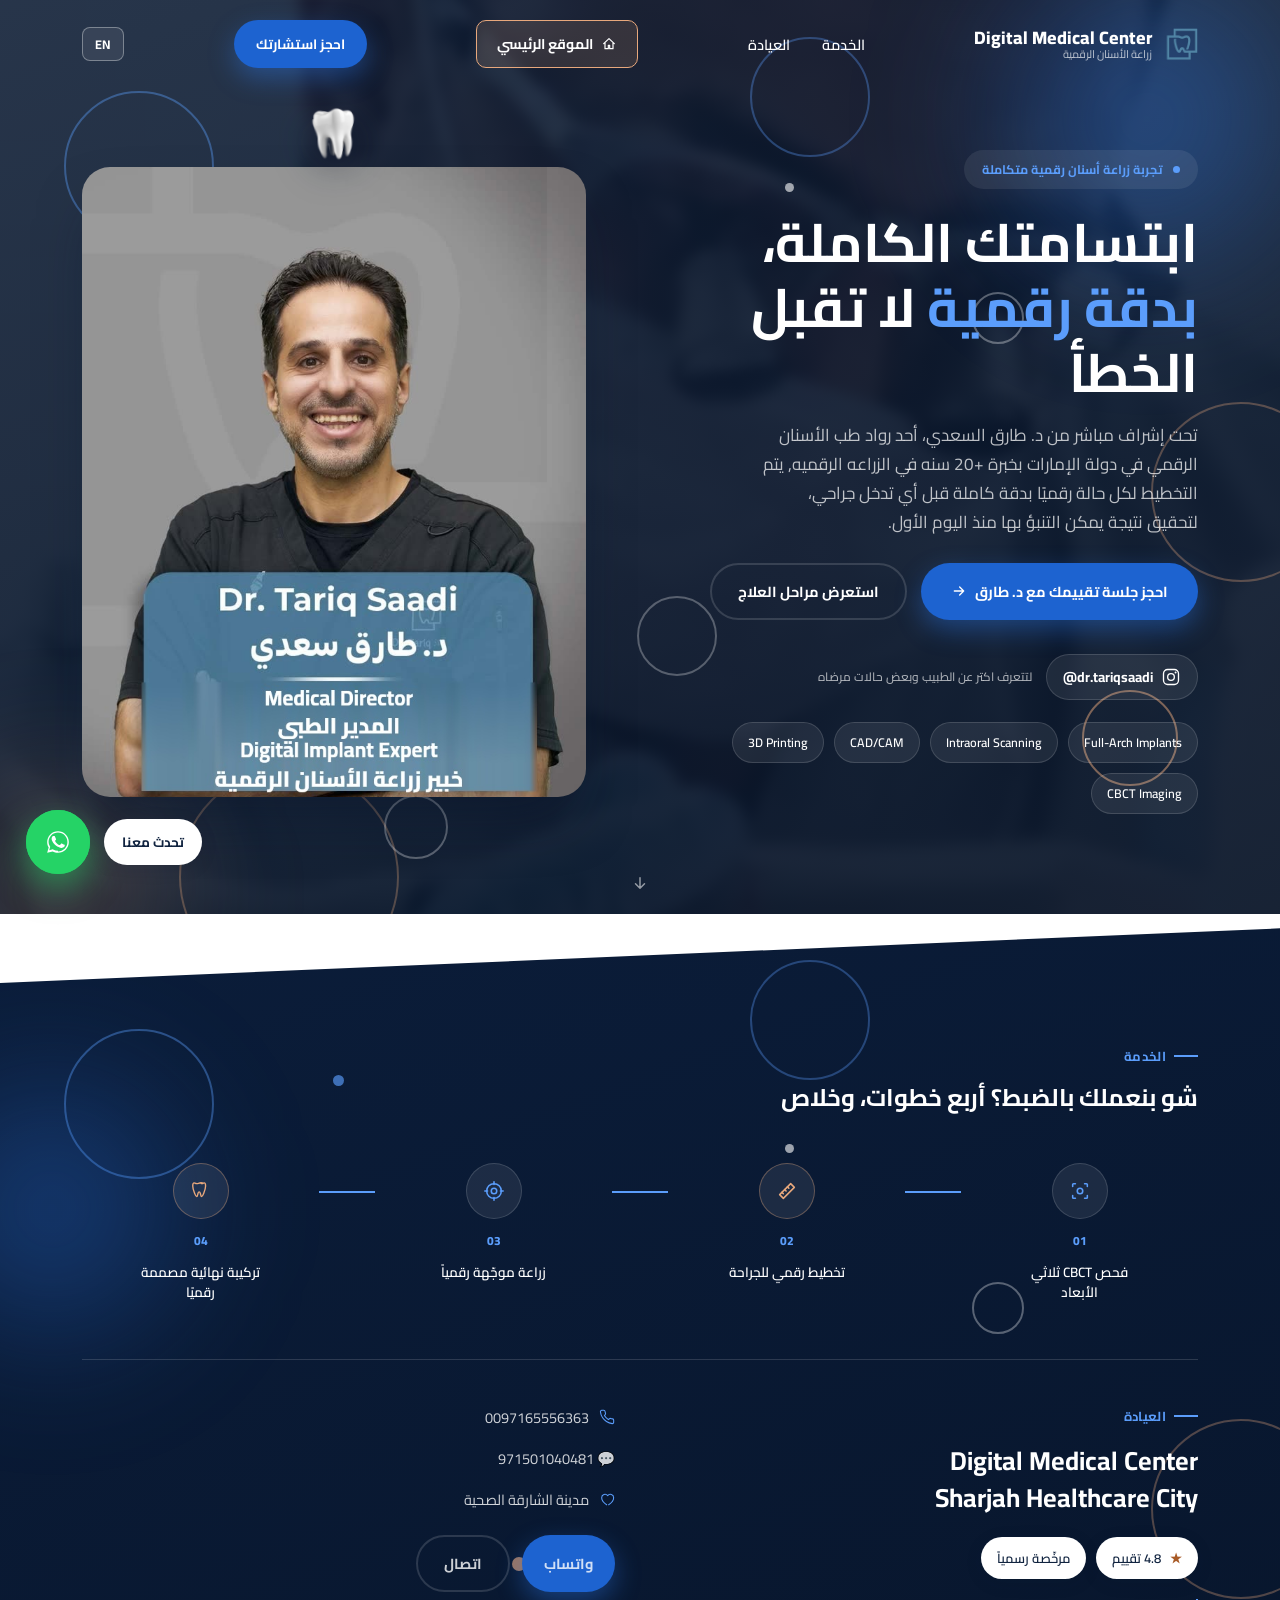
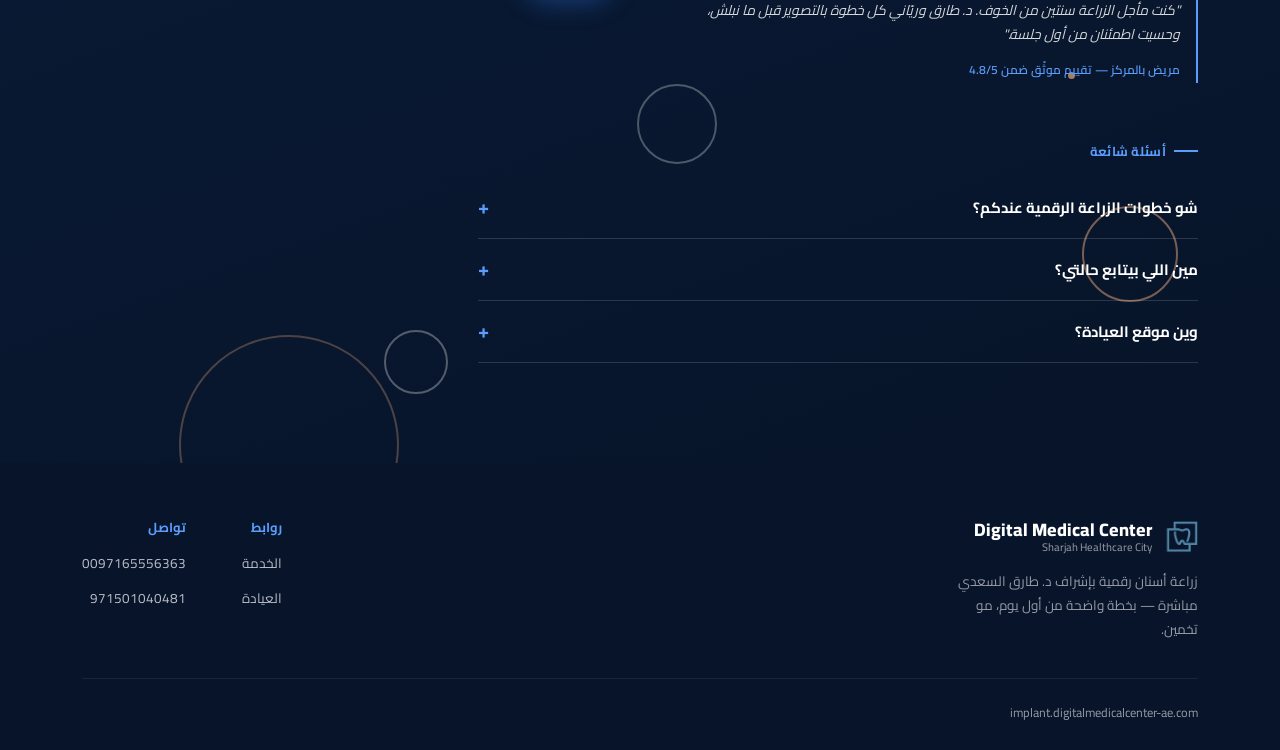
==== commit 80fc3024: "Sync accumulated content/design updates - Hero copy, badge, CTA, and stats updates; Instagram block " ====
--- a/index.html
+++ b/index.html
@@ -35,7 +35,7 @@
       <svg width="16" height="16" viewBox="0 0 24 24" fill="none"><path d="M4 11.5 12 4l8 7.5M6 10v9h5v-5h2v5h5v-9" stroke="currentColor" stroke-width="1.8" stroke-linecap="round" stroke-linejoin="round"/></svg>
       <span data-i18n="mainSiteBtn">الموقع الرئيسي</span>
     </a>
-    <a href="https://wa.me/971509594655" class="btn btn-primary btn-sm nav-cta" data-i18n="bookBtn">احجز استشارتك</a>
+    <a href="https://wa.me/971501040481" class="btn btn-primary btn-sm nav-cta" data-i18n="bookBtn">احجز استشارتك</a>
     <div class="header-end-group">
       <button class="lang-toggle" id="langToggle">EN</button>
       <button class="nav-toggle" id="navToggle" data-i18n-attr="aria-label:openMenu" aria-label="فتح القائمة" aria-expanded="false">
@@ -59,20 +59,22 @@
   <img id="toothFly" class="tooth-fly" src="assets/images/tooth-3d.png" alt="" aria-hidden="true">
   <div class="wrap hero-grid">
     <div>
-      <div class="eyebrow"><span class="dot"></span> <span data-i18n="eyebrowText">زراعة أسنان رقمية 100%</span></div>
-      <h1 data-i18n-html="heroHeading">سنّك <span id="targetWord">الناقص</span>، برجع مكانه <em>بدقة رقمية</em></h1>
-      <p class="lead" data-i18n="heroLead">د. طارق السعدي هو يلي رح يتابع حالتك بنفسه، بخبرة 20+ سنة — كل خطوة من الفحص لتركيب الزرعة مدروسة رقمياً قبل ما نبلش فيك.</p>
+      <div class="eyebrow"><span class="dot"></span> <span data-i18n="eyebrowText">تجربة زراعة أسنان رقمية متكاملة</span></div>
+      <h1 data-i18n-html="heroHeading">ابتسامتك <span id="targetWord">الكاملة</span>، <em>بدقة رقمية</em> لا تقبل الخطأ</h1>
+      <p class="lead" data-i18n="heroLead">تحت إشراف مباشر من د. طارق السعدي، أحد رواد طب الأسنان الرقمي في دولة الإمارات بخبرة +20 سنه في الزراعه الرقميه, يتم التخطيط لكل حالة رقميًا بدقة كاملة قبل أي تدخل جراحي، لتحقيق نتيجة يمكن التنبؤ بها منذ اليوم الأول.</p>
       <div class="hero-ctas">
-        <a href="https://wa.me/971509594655" class="btn btn-primary">
-          <span data-i18n="bookFreeBtn">احجز استشارة مجانية</span>
+        <a href="https://wa.me/971501040481" class="btn btn-primary">
+          <span data-i18n="bookFreeBtn">احجز جلسة تقييمك مع د. طارق</span>
           <svg width="16" height="16" viewBox="0 0 24 24" fill="none"><path d="M5 12h14M13 6l6 6-6 6" stroke="currentColor" stroke-width="2" stroke-linecap="round" stroke-linejoin="round"/></svg>
         </a>
-        <a href="#service" class="btn btn-outline" data-i18n="seeServiceBtn">شوف الخدمة</a>
+        <a href="#service" class="btn btn-outline" data-i18n="seeServiceBtn">استعرض مراحل العلاج</a>
       </div>
       <div class="hero-stats">
-        <div><div class="n" data-count="20" data-suffix="+">0</div><div class="l" data-i18n="statYears">سنة خبرة</div></div>
-        <div><div class="n" data-count="4.8" data-decimal="1">0</div><div class="l" data-i18n="statRating">تقييم المرضى</div></div>
-        <div><div class="n" data-count="2015">0</div><div class="l" data-i18n="statDigitalSince">رقمي من هالسنة</div></div>
+        <a href="https://www.instagram.com/dr.tariqsaadi/" target="_blank" rel="noopener" class="hero-ig-link">
+          <svg width="20" height="20" viewBox="0 0 24 24" fill="none"><rect x="3" y="3" width="18" height="18" rx="5" stroke="currentColor" stroke-width="1.6"/><circle cx="12" cy="12" r="4" stroke="currentColor" stroke-width="1.6"/><circle cx="17.5" cy="6.5" r="1.2" fill="currentColor"/></svg>
+          <span dir="ltr" data-i18n="instagramHandle">@dr.tariqsaadi</span>
+        </a>
+        <span class="l" data-i18n="instagramCaption">لتتعرف اكتر عن الطبيب وبعض حالات مرضاه</span>
       </div>
       <div class="doctor-skills hero-skills">
         <span>Full-Arch Implants</span>
@@ -105,27 +107,27 @@
 
     <div class="steps-row">
       <div class="step" data-reveal>
-        <div class="step-ic"><svg width="22" height="22" viewBox="0 0 24 24" fill="none"><path d="M4 9h16M4 15h16M9 4v16" stroke="currentColor" stroke-width="1.7" stroke-linecap="round"/></svg></div>
+        <div class="step-ic"><svg width="22" height="22" viewBox="0 0 24 24" fill="none"><path d="M4 7V5a1 1 0 0 1 1-1h2M4 17v2a1 1 0 0 0 1 1h2M20 7V5a1 1 0 0 0-1-1h-2M20 17v2a1 1 0 0 1-1 1h-2" stroke="currentColor" stroke-width="1.7" stroke-linecap="round" stroke-linejoin="round"/><circle cx="12" cy="12" r="3" stroke="currentColor" stroke-width="1.7"/></svg></div>
         <div class="step-n">01</div>
         <div class="step-t" data-i18n="step1">فحص CBCT ثلاثي الأبعاد</div>
       </div>
       <div class="step-line" data-line></div>
       <div class="step" data-reveal>
-        <div class="step-ic camel"><svg width="22" height="22" viewBox="0 0 24 24" fill="none"><path d="M12 2v20M2 12h20" stroke="currentColor" stroke-width="1.7" stroke-linecap="round"/></svg></div>
+        <div class="step-ic camel"><svg width="22" height="22" viewBox="0 0 24 24" fill="none"><path d="M4 16 16 4l4 4L8 20 4 16Z" stroke="currentColor" stroke-width="1.7" stroke-linejoin="round"/><path d="M9.5 10.5l1.5 1.5M12.5 7.5 14 9M6.5 13.5 8 15" stroke="currentColor" stroke-width="1.7" stroke-linecap="round"/></svg></div>
         <div class="step-n">02</div>
         <div class="step-t" data-i18n="step2">تخطيط رقمي للجراحة</div>
       </div>
       <div class="step-line" data-line></div>
       <div class="step" data-reveal>
-        <div class="step-ic"><svg width="22" height="22" viewBox="0 0 24 24" fill="none"><path d="M9 12l2 2 4-4M12 21c-4.5-2-8-5.5-8-10V6l8-3 8 3v5c0 4.5-3.5 8-8 10Z" stroke="currentColor" stroke-width="1.7" stroke-linejoin="round"/></svg></div>
+        <div class="step-ic"><svg width="22" height="22" viewBox="0 0 24 24" fill="none"><circle cx="12" cy="12" r="8" stroke="currentColor" stroke-width="1.7"/><circle cx="12" cy="12" r="3" stroke="currentColor" stroke-width="1.7"/><path d="M12 2v3M12 19v3M2 12h3M19 12h3" stroke="currentColor" stroke-width="1.7" stroke-linecap="round"/></svg></div>
         <div class="step-n">03</div>
         <div class="step-t" data-i18n="step3">زراعة موجّهة رقمياً</div>
       </div>
       <div class="step-line" data-line></div>
       <div class="step" data-reveal>
-        <div class="step-ic camel"><svg width="22" height="22" viewBox="0 0 24 24" fill="none"><rect x="4" y="4" width="16" height="16" rx="3" stroke="currentColor" stroke-width="1.7"/><path d="M8 12h8M12 8v8" stroke="currentColor" stroke-width="1.7" stroke-linecap="round"/></svg></div>
+        <div class="step-ic camel"><svg width="22" height="22" viewBox="0 0 24 24" fill="none"><path d="M12 3c-2 0-3.2 1-4.5 1-1.5 0-2.5-.8-3-.8C3 3.2 3 5 3 6.5c0 3 1 5.5 2 8 .7 1.8 1.3 3.5 2.3 3.5.9 0 1-2 1.4-3.3.3-1 .7-1.7 1.3-1.7s1 .7 1.3 1.7c.4 1.3.5 3.3 1.4 3.3 1 0 1.6-1.7 2.3-3.5 1-2.5 2-5 2-8 0-1.5 0-3.3-1.5-3.3-.5 0-1.5.8-3 .8C15.2 4 14 3 12 3Z" stroke="currentColor" stroke-width="1.5" stroke-linejoin="round"/></svg></div>
         <div class="step-n">04</div>
-        <div class="step-t" data-i18n="step4">تركيبة CAD/CAM نهائية</div>
+        <div class="step-t" data-i18n="step4">تركيبة نهائية مصممة رقميًا</div>
       </div>
     </div>
 
@@ -145,12 +147,12 @@
         </blockquote>
       </div>
       <div class="clinic-contact" data-reveal>
-        <a href="tel:00971509594655"><svg width="16" height="16" viewBox="0 0 24 24" fill="none"><path d="M22 16.92v3a2 2 0 0 1-2.18 2 19.79 19.79 0 0 1-8.63-3.07 19.5 19.5 0 0 1-6-6 19.79 19.79 0 0 1-3.07-8.67A2 2 0 0 1 4.11 2h3a2 2 0 0 1 2 1.72c.12.9.34 1.79.65 2.65a2 2 0 0 1-.45 2.11L8.09 9.91a16 16 0 0 0 6 6l1.43-1.27a2 2 0 0 1 2.11-.45c.86.31 1.75.53 2.65.65A2 2 0 0 1 22 16.92z" stroke="currentColor" stroke-width="1.6" stroke-linejoin="round"/></svg> 00971509594655</a>
-        <a href="mailto:ddcuae@hotmail.com"><svg width="16" height="16" viewBox="0 0 24 24" fill="none"><rect x="3" y="5" width="18" height="14" rx="2" stroke="currentColor" stroke-width="1.6"/><path d="M3 7l9 6 9-6" stroke="currentColor" stroke-width="1.6"/></svg> ddcuae@hotmail.com</a>
-        <span><svg width="16" height="16" viewBox="0 0 24 24" fill="none"><path d="M12 21s-8-5.5-8-11a5 5 0 0 1 9-3 5 5 0 0 1 9 3c0 5.5-8 11-8 11" stroke="currentColor" stroke-width="1.6" stroke-linejoin="round"/></svg> <span data-i18n="clinicAddress">عيادة 4، الطابق 2، تقاطع 6، المزيرعة، الشارقة</span></span>
+        <a href="tel:0097165556363"><svg width="16" height="16" viewBox="0 0 24 24" fill="none"><path d="M22 16.92v3a2 2 0 0 1-2.18 2 19.79 19.79 0 0 1-8.63-3.07 19.5 19.5 0 0 1-6-6 19.79 19.79 0 0 1-3.07-8.67A2 2 0 0 1 4.11 2h3a2 2 0 0 1 2 1.72c.12.9.34 1.79.65 2.65a2 2 0 0 1-.45 2.11L8.09 9.91a16 16 0 0 0 6 6l1.43-1.27a2 2 0 0 1 2.11-.45c.86.31 1.75.53 2.65.65A2 2 0 0 1 22 16.92z" stroke="currentColor" stroke-width="1.6" stroke-linejoin="round"/></svg> 0097165556363</a>
+        <a href="https://wa.me/971501040481" target="_blank" rel="noopener">💬 971501040481</a>
+        <span><svg width="16" height="16" viewBox="0 0 24 24" fill="none"><path d="M12 21s-8-5.5-8-11a5 5 0 0 1 9-3 5 5 0 0 1 9 3c0 5.5-8 11-8 11" stroke="currentColor" stroke-width="1.6" stroke-linejoin="round"/></svg> <span data-i18n="clinicAddress">مدينة الشارقة الصحية</span></span>
         <div class="clinic-ctas">
-          <a href="https://wa.me/971509594655" class="btn btn-primary btn-sm" data-i18n="whatsappBtn">واتساب</a>
-          <a href="tel:00971509594655" class="btn btn-outline btn-sm" data-i18n="callBtn">اتصال</a>
+          <a href="https://wa.me/971501040481" class="btn btn-primary btn-sm" data-i18n="whatsappBtn">واتساب</a>
+          <a href="tel:0097165556363" class="btn btn-outline btn-sm" data-i18n="callBtn">اتصال</a>
         </div>
       </div>
     </div>
@@ -159,19 +161,15 @@
       <div class="section-tag" data-i18n="faqTag">أسئلة شائعة</div>
       <details class="faq-item">
         <summary data-i18n="faq1Q">شو خطوات الزراعة الرقمية عندكم؟</summary>
-        <p data-i18n="faq1A">تصوير CBCT ثلاثي الأبعاد ← تخطيط رقمي للجراحة ← زراعة موجّهة رقمياً ← تركيبة CAD/CAM نهائية — كل خطوة موضّحة بالصورة قبل ما نبلش.</p>
+        <p data-i18n="faq1A">تصوير CBCT ثلاثي الأبعاد ← تخطيط رقمي للجراحة ← زراعة موجّهة رقمياً ← تركيبة نهائية مصممة رقميًا — كل خطوة موضّحة بالصورة قبل ما نبلش.</p>
       </details>
       <details class="faq-item">
         <summary data-i18n="faq2Q">مين اللي بيتابع حالتي؟</summary>
-        <p data-i18n="faq2A">د. طارق السعدي بنفسه، بخبرة 20+ سنة ومن رواد الزراعة الرقمية بالإمارات من 2015.</p>
-      </details>
-      <details class="faq-item">
-        <summary data-i18n="faq3Q">الاستشارة الأولى مجانية؟</summary>
-        <p data-i18n="faq3A">أيوا، وبتشوف خطة علاجك بالتصوير قبل ما تقرر أي شي.</p>
+        <p data-i18n="faq2A">د. طارق السعدي وفريقه المحترف من أطباء وأخصائيين.</p>
       </details>
       <details class="faq-item">
         <summary data-i18n="faq4Q">وين موقع العيادة؟</summary>
-        <p data-i18n="faq4A">عيادة 4، الطابق 2، تقاطع 6، المزيرعة، الشارقة — Sharjah Healthcare City.</p>
+        <p data-i18n="faq4A">مدينة الشارقة الصحية.</p>
       </details>
     </div>
   </div>
@@ -189,14 +187,6 @@
           <span class="brand-text">Digital Medical Center<small>Sharjah Healthcare City</small></span>
         </a>
         <p style="opacity:.6;font-size:13.5px;margin-top:14px;max-width:260px;line-height:1.8;" data-i18n="footerDesc">زراعة أسنان رقمية بإشراف د. طارق السعدي مباشرة — بخطة واضحة من أول يوم، مو تخمين.</p>
-        <div class="footer-social">
-          <a href="https://www.instagram.com/digitalmedical.ae/" target="_blank" rel="noopener" aria-label="Instagram">
-            <svg width="17" height="17" viewBox="0 0 24 24" fill="none"><rect x="3" y="3" width="18" height="18" rx="5" stroke="currentColor" stroke-width="1.6"/><circle cx="12" cy="12" r="4" stroke="currentColor" stroke-width="1.6"/><circle cx="17.5" cy="6.5" r="1.2" fill="currentColor"/></svg>
-          </a>
-          <a href="https://www.facebook.com/profile.php?id=61577867721087" target="_blank" rel="noopener" aria-label="Facebook">
-            <svg width="17" height="17" viewBox="0 0 24 24" fill="none"><path d="M15 8h2V4h-2c-2.2 0-4 1.8-4 4v2H9v4h2v6h4v-6h2.5l.5-4H15V8Z" stroke="currentColor" stroke-width="1.6" stroke-linejoin="round"/></svg>
-          </a>
-        </div>
       </div>
       <div class="footer-links">
         <div>
@@ -209,23 +199,22 @@
         <div>
           <h3 data-i18n="footerContactTitle">تواصل</h3>
           <ul>
-            <li><a href="tel:00971509594655">00971509594655</a></li>
             <li><a href="tel:0097165556363">0097165556363</a></li>
-            <li><a href="mailto:ddcuae@hotmail.com">ddcuae@hotmail.com</a></li>
+            <li><a href="https://wa.me/971501040481" target="_blank" rel="noopener">971501040481</a></li>
           </ul>
         </div>
       </div>
     </div>
     <div class="footer-bottom">
-      <span>© 2026 Digital Medical Center — License No: DUHYGLXH-201025</span>
       <span>implant.digitalmedicalcenter-ae.com</span>
     </div>
   </div>
 </footer>
 
 <!-- ===== WhatsApp float (shared component — see components/whatsapp-float.html) ===== -->
-<a href="https://wa.me/971509594655" class="wa-float" data-i18n-attr="aria-label:whatsappAria" aria-label="تواصل معنا عبر واتساب" target="_blank" rel="noopener">
+<a href="https://wa.me/971501040481" class="wa-float" data-i18n-attr="aria-label:whatsappAria" aria-label="تواصل معنا عبر واتساب" target="_blank" rel="noopener">
   <span class="wa-ring"></span>
+  <span class="wa-label" data-i18n="waLabelText">تحدث معنا</span>
   <svg width="26" height="26" viewBox="0 0 24 24" fill="#fff"><path d="M17.5 14.4c-.3-.1-1.7-.9-2-1-.3-.1-.5-.1-.7.1-.2.3-.8 1-.9 1.2-.2.2-.3.2-.6.1-.3-.2-1.2-.5-2.3-1.5-.9-.8-1.4-1.7-1.6-2-.2-.3 0-.5.1-.6.1-.1.3-.3.4-.5.1-.1.2-.3.3-.5.1-.2 0-.4 0-.5-.1-.1-.7-1.7-1-2.3-.2-.6-.5-.5-.7-.5h-.6c-.2 0-.5.1-.8.4-.3.3-1 1-1 2.4s1.1 2.8 1.2 3c.1.2 2.1 3.3 5.2 4.5.7.3 1.3.5 1.7.6.7.2 1.4.2 1.9.1.6-.1 1.7-.7 2-1.4.2-.7.2-1.3.1-1.4-.1-.1-.3-.2-.6-.3z"/><path d="M12 2C6.5 2 2 6.5 2 12c0 1.9.5 3.6 1.4 5.1L2 22l5.1-1.3c1.4.8 3.1 1.2 4.9 1.2 5.5 0 10-4.5 10-10S17.5 2 12 2zm0 18.1c-1.6 0-3.1-.4-4.5-1.2l-.3-.2-3.3.9.9-3.2-.2-.3C3.8 14.7 3.3 13.4 3.3 12c0-4.8 3.9-8.7 8.7-8.7s8.7 3.9 8.7 8.7-3.9 8.7-8.7 8.7z"/></svg>
 </a>
 
--- a/css/components.css
+++ b/css/components.css
@@ -22,7 +22,7 @@
 .site-header{position:fixed;inset:0 0 auto 0;z-index:100;padding:20px 0;transition:all .35s ease;}
 .site-header.scrolled{background:rgba(255,255,255,.92);backdrop-filter:blur(10px);padding:12px 0;box-shadow:0 4px 20px rgba(11,29,58,.08);}
 .header-inner{display:flex;align-items:center;justify-content:space-between;gap:20px;}
-.header-end-group{display:flex;align-items:center;gap:10px;}
+.header-end-group{display:flex;align-items:center;gap:10px;position:relative;z-index:101;}
 
 .brand{display:flex;align-items:center;gap:10px;}
 .brand-icon{width:36px;height:36px;object-fit:contain;flex-shrink:0;}
@@ -152,9 +152,13 @@
 .faq-item p{color:rgba(255,255,255,.72);font-size:14px;line-height:1.8;margin-top:10px;}
 
 /* ---------- WhatsApp float ---------- */
-.wa-float{position:fixed;bottom:26px;left:26px;width:58px;height:58px;background:var(--wa-green);border-radius:50%;
-  display:flex;align-items:center;justify-content:center;box-shadow:0 12px 28px rgba(37,211,102,.45);z-index:90;
+.wa-float{position:fixed;bottom:26px;left:26px;width:64px;height:64px;background:var(--wa-green);border-radius:50%;
+  display:flex;align-items:center;justify-content:center;box-shadow:0 14px 32px rgba(37,211,102,.5);z-index:90;
   animation:floatY 3.5s ease-in-out infinite;}
 .wa-ring{position:absolute;inset:0;border-radius:50%;border:2px solid var(--wa-green);animation:waPulse 2.2s ease-out infinite;}
+.wa-label{position:absolute;top:50%;left:100%;margin-left:14px;transform:translateY(-50%);background:var(--white);color:var(--ink);
+  padding:10px 18px;border-radius:var(--r-pill);font-size:13.5px;font-weight:700;box-shadow:var(--shadow-card);
+  white-space:nowrap;pointer-events:none;}
+@media(max-width:640px){.wa-label{display:none;}}
 @keyframes waPulse{0%{transform:scale(1);opacity:.6;}100%{transform:scale(1.7);opacity:0;}}
 @media (prefers-reduced-motion: reduce){.wa-ring{animation:none;display:none;}}
--- a/styles.css
+++ b/styles.css
@@ -33,11 +33,13 @@
 
 .hero-ctas{display:flex;gap:14px;flex-wrap:wrap;opacity:0;animation:riseIn .8s ease forwards .55s;}
 
-.hero-stats{display:flex;gap:28px;margin-top:34px;opacity:0;animation:riseIn .8s ease forwards .7s;}
+.hero-stats{display:flex;align-items:center;gap:14px;flex-wrap:wrap;margin-top:34px;opacity:0;animation:riseIn .8s ease forwards .7s;}
 .hero-stats div{border-right:2px solid rgba(255,255,255,.14);padding-right:20px;}
 .hero-stats div:first-child{padding-right:0;border:none;}
 .hero-stats .n{font-family:var(--font-display);font-size:26px;font-weight:800;color:var(--blue-light);}
 .hero-stats .l{font-size:12px;color:rgba(255,255,255,.65);font-weight:500;}
+.hero-ig-link{display:inline-flex;align-items:center;gap:8px;background:rgba(255,255,255,.08);border:1px solid var(--line-on-navy);padding:9px 16px;border-radius:var(--r-pill);color:#fff;font-weight:700;font-size:14px;}
+.hero-ig-link svg{flex-shrink:0;}
 
 .hero-visual{position:relative;z-index:2;opacity:0;animation:riseIn 1s ease forwards .35s;perspective:1000px;}
 .hero-photo-card{aspect-ratio:4/5;transition:transform .15s ease-out;transform-style:preserve-3d;}
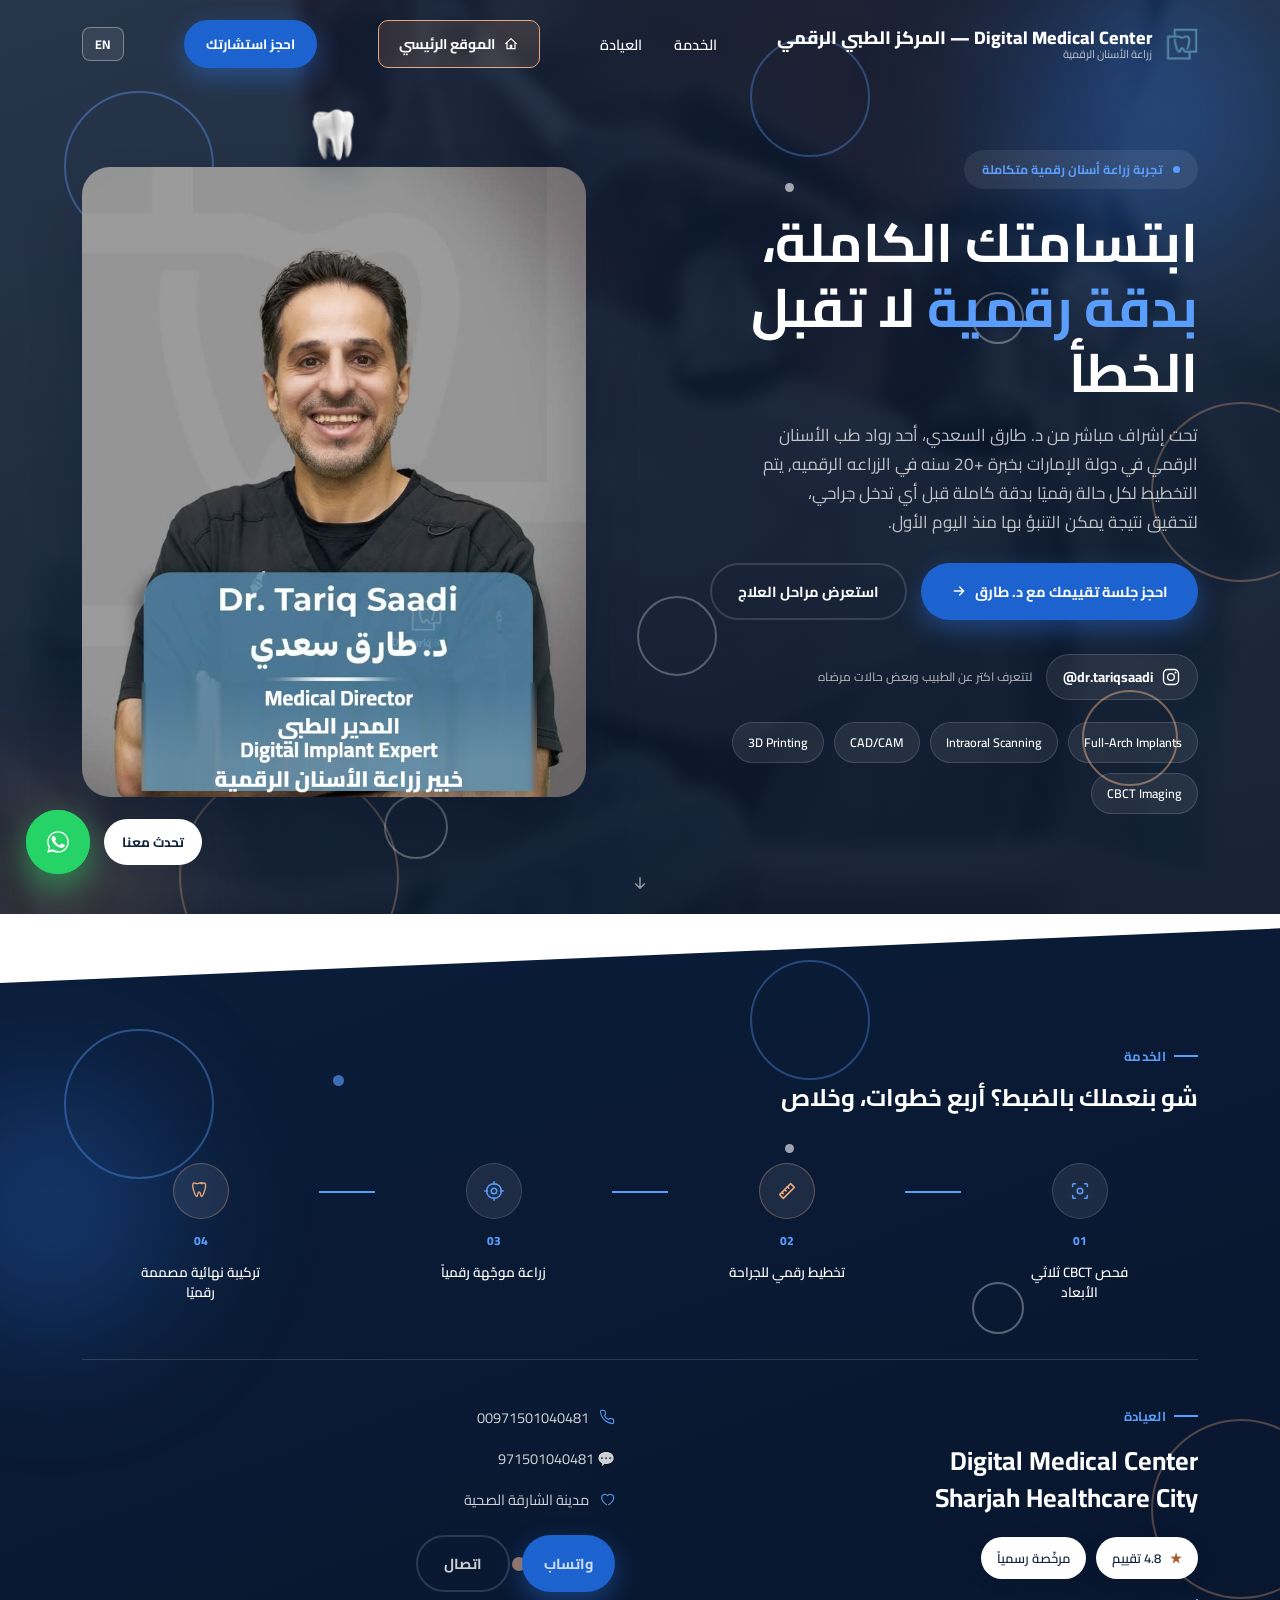
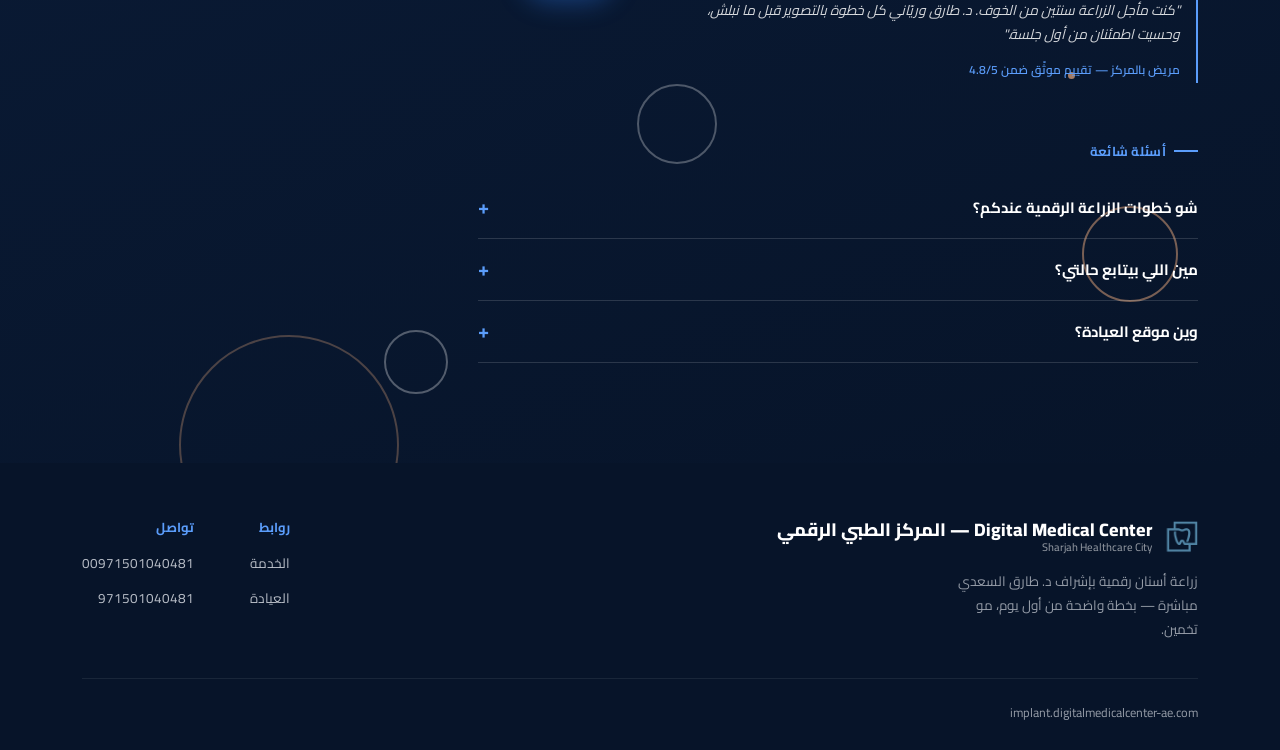
==== commit 8a99258c: "Add bilingual clinic name and use Dr. Tariq's dedicated contact number everywhere" ====
--- a/index.html
+++ b/index.html
@@ -23,7 +23,7 @@
   <div class="wrap header-inner">
     <a href="/" class="brand">
       <img class="brand-icon" src="assets/images/logo-icon.png" alt="" width="36" height="36">
-      <span class="brand-text">Digital Medical Center<small data-i18n="brandTagline">زراعة الأسنان الرقمية</small></span>
+      <span class="brand-text">Digital Medical Center — المركز الطبي الرقمي<small data-i18n="brandTagline">زراعة الأسنان الرقمية</small></span>
     </a>
     <nav class="main-nav" id="mainNav">
       <ul>
@@ -147,12 +147,12 @@
         </blockquote>
       </div>
       <div class="clinic-contact" data-reveal>
-        <a href="tel:0097165556363"><svg width="16" height="16" viewBox="0 0 24 24" fill="none"><path d="M22 16.92v3a2 2 0 0 1-2.18 2 19.79 19.79 0 0 1-8.63-3.07 19.5 19.5 0 0 1-6-6 19.79 19.79 0 0 1-3.07-8.67A2 2 0 0 1 4.11 2h3a2 2 0 0 1 2 1.72c.12.9.34 1.79.65 2.65a2 2 0 0 1-.45 2.11L8.09 9.91a16 16 0 0 0 6 6l1.43-1.27a2 2 0 0 1 2.11-.45c.86.31 1.75.53 2.65.65A2 2 0 0 1 22 16.92z" stroke="currentColor" stroke-width="1.6" stroke-linejoin="round"/></svg> 0097165556363</a>
+        <a href="tel:00971501040481"><svg width="16" height="16" viewBox="0 0 24 24" fill="none"><path d="M22 16.92v3a2 2 0 0 1-2.18 2 19.79 19.79 0 0 1-8.63-3.07 19.5 19.5 0 0 1-6-6 19.79 19.79 0 0 1-3.07-8.67A2 2 0 0 1 4.11 2h3a2 2 0 0 1 2 1.72c.12.9.34 1.79.65 2.65a2 2 0 0 1-.45 2.11L8.09 9.91a16 16 0 0 0 6 6l1.43-1.27a2 2 0 0 1 2.11-.45c.86.31 1.75.53 2.65.65A2 2 0 0 1 22 16.92z" stroke="currentColor" stroke-width="1.6" stroke-linejoin="round"/></svg> 00971501040481</a>
         <a href="https://wa.me/971501040481" target="_blank" rel="noopener">💬 971501040481</a>
         <span><svg width="16" height="16" viewBox="0 0 24 24" fill="none"><path d="M12 21s-8-5.5-8-11a5 5 0 0 1 9-3 5 5 0 0 1 9 3c0 5.5-8 11-8 11" stroke="currentColor" stroke-width="1.6" stroke-linejoin="round"/></svg> <span data-i18n="clinicAddress">مدينة الشارقة الصحية</span></span>
         <div class="clinic-ctas">
           <a href="https://wa.me/971501040481" class="btn btn-primary btn-sm" data-i18n="whatsappBtn">واتساب</a>
-          <a href="tel:0097165556363" class="btn btn-outline btn-sm" data-i18n="callBtn">اتصال</a>
+          <a href="tel:00971501040481" class="btn btn-outline btn-sm" data-i18n="callBtn">اتصال</a>
         </div>
       </div>
     </div>
@@ -184,7 +184,7 @@
       <div>
         <a href="/" class="brand">
           <img class="brand-icon" src="assets/images/logo-icon.png" alt="" width="36" height="36">
-          <span class="brand-text">Digital Medical Center<small>Sharjah Healthcare City</small></span>
+          <span class="brand-text">Digital Medical Center — المركز الطبي الرقمي<small>Sharjah Healthcare City</small></span>
         </a>
         <p style="opacity:.6;font-size:13.5px;margin-top:14px;max-width:260px;line-height:1.8;" data-i18n="footerDesc">زراعة أسنان رقمية بإشراف د. طارق السعدي مباشرة — بخطة واضحة من أول يوم، مو تخمين.</p>
       </div>
@@ -199,7 +199,7 @@
         <div>
           <h3 data-i18n="footerContactTitle">تواصل</h3>
           <ul>
-            <li><a href="tel:0097165556363">0097165556363</a></li>
+            <li><a href="tel:00971501040481">00971501040481</a></li>
             <li><a href="https://wa.me/971501040481" target="_blank" rel="noopener">971501040481</a></li>
           </ul>
         </div>
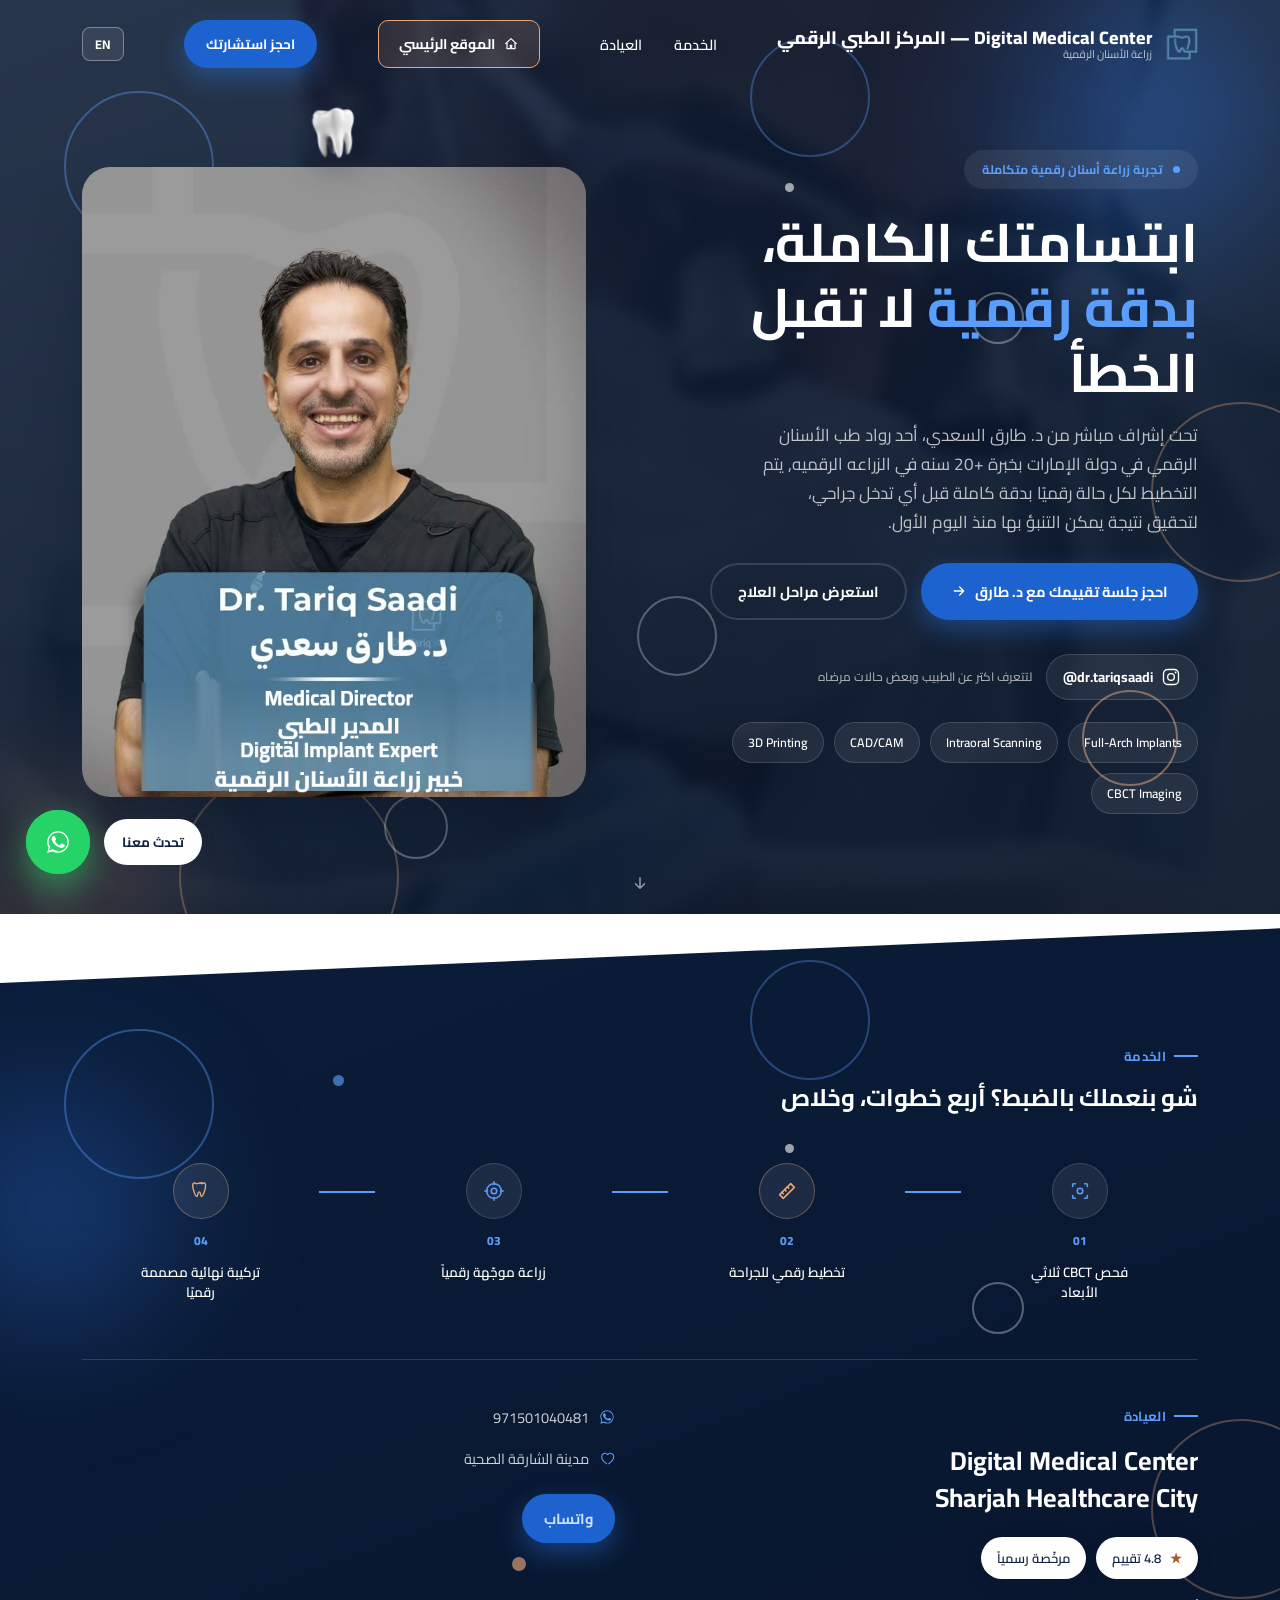
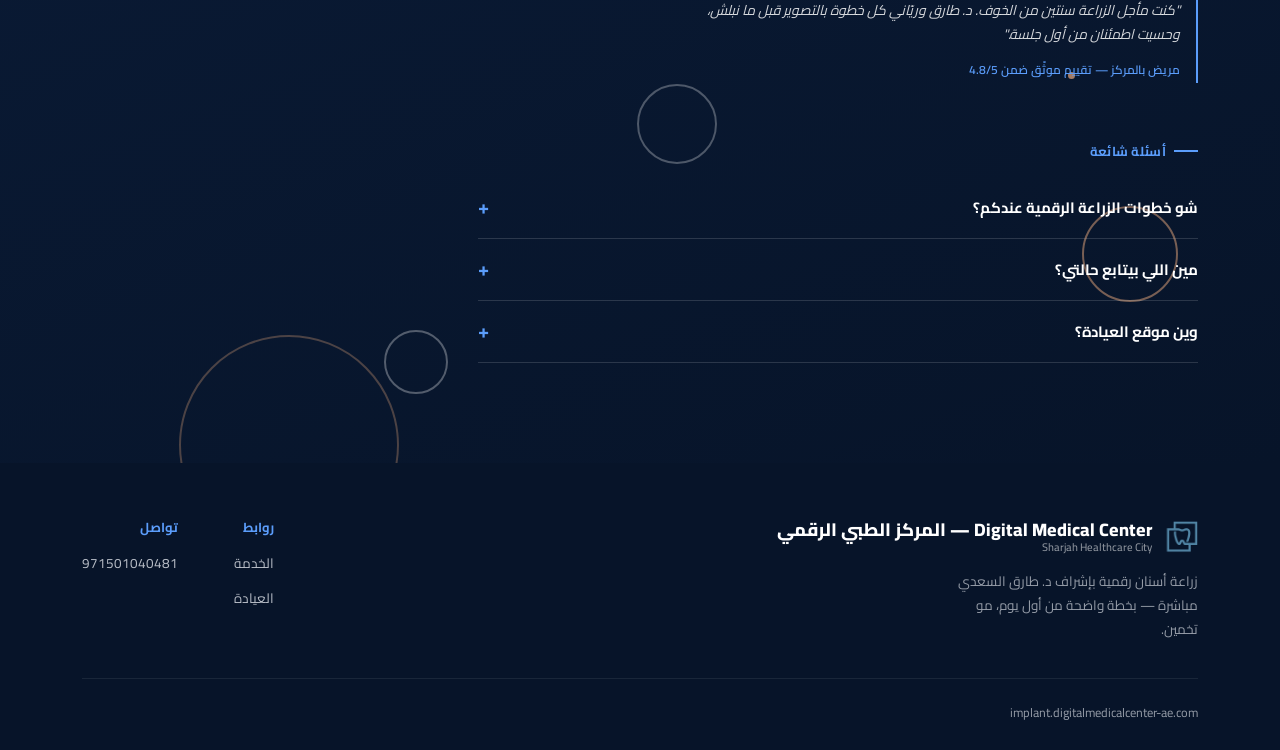
==== commit fc0d456f: "Replace call icon/link with WhatsApp everywhere (numbers are WhatsApp-only)" ====
--- a/index.html
+++ b/index.html
@@ -147,12 +147,10 @@
         </blockquote>
       </div>
       <div class="clinic-contact" data-reveal>
-        <a href="tel:00971501040481"><svg width="16" height="16" viewBox="0 0 24 24" fill="none"><path d="M22 16.92v3a2 2 0 0 1-2.18 2 19.79 19.79 0 0 1-8.63-3.07 19.5 19.5 0 0 1-6-6 19.79 19.79 0 0 1-3.07-8.67A2 2 0 0 1 4.11 2h3a2 2 0 0 1 2 1.72c.12.9.34 1.79.65 2.65a2 2 0 0 1-.45 2.11L8.09 9.91a16 16 0 0 0 6 6l1.43-1.27a2 2 0 0 1 2.11-.45c.86.31 1.75.53 2.65.65A2 2 0 0 1 22 16.92z" stroke="currentColor" stroke-width="1.6" stroke-linejoin="round"/></svg> 00971501040481</a>
-        <a href="https://wa.me/971501040481" target="_blank" rel="noopener">💬 971501040481</a>
+        <a href="https://wa.me/971501040481" target="_blank" rel="noopener"><svg width="16" height="16" viewBox="0 0 24 24" fill="currentColor"><path d="M17.5 14.4c-.3-.1-1.7-.9-2-1-.3-.1-.5-.1-.7.1-.2.3-.8 1-.9 1.2-.2.2-.3.2-.6.1-.3-.2-1.2-.5-2.3-1.5-.9-.8-1.4-1.7-1.6-2-.2-.3 0-.5.1-.6.1-.1.3-.3.4-.5.1-.1.2-.3.3-.5.1-.2 0-.4 0-.5-.1-.1-.7-1.7-1-2.3-.2-.6-.5-.5-.7-.5h-.6c-.2 0-.5.1-.8.4-.3.3-1 1-1 2.4s1.1 2.8 1.2 3c.1.2 2.1 3.3 5.2 4.5.7.3 1.3.5 1.7.6.7.2 1.4.2 1.9.1.6-.1 1.7-.7 2-1.4.2-.7.2-1.3.1-1.4-.1-.1-.3-.2-.6-.3z"/><path d="M12 2C6.5 2 2 6.5 2 12c0 1.9.5 3.6 1.4 5.1L2 22l5.1-1.3c1.4.8 3.1 1.2 4.9 1.2 5.5 0 10-4.5 10-10S17.5 2 12 2zm0 18.1c-1.6 0-3.1-.4-4.5-1.2l-.3-.2-3.3.9.9-3.2-.2-.3C3.8 14.7 3.3 13.4 3.3 12c0-4.8 3.9-8.7 8.7-8.7s8.7 3.9 8.7 8.7-3.9 8.7-8.7 8.7z"/></svg> 971501040481</a>
         <span><svg width="16" height="16" viewBox="0 0 24 24" fill="none"><path d="M12 21s-8-5.5-8-11a5 5 0 0 1 9-3 5 5 0 0 1 9 3c0 5.5-8 11-8 11" stroke="currentColor" stroke-width="1.6" stroke-linejoin="round"/></svg> <span data-i18n="clinicAddress">مدينة الشارقة الصحية</span></span>
         <div class="clinic-ctas">
           <a href="https://wa.me/971501040481" class="btn btn-primary btn-sm" data-i18n="whatsappBtn">واتساب</a>
-          <a href="tel:00971501040481" class="btn btn-outline btn-sm" data-i18n="callBtn">اتصال</a>
         </div>
       </div>
     </div>
@@ -199,7 +197,6 @@
         <div>
           <h3 data-i18n="footerContactTitle">تواصل</h3>
           <ul>
-            <li><a href="tel:00971501040481">00971501040481</a></li>
             <li><a href="https://wa.me/971501040481" target="_blank" rel="noopener">971501040481</a></li>
           </ul>
         </div>
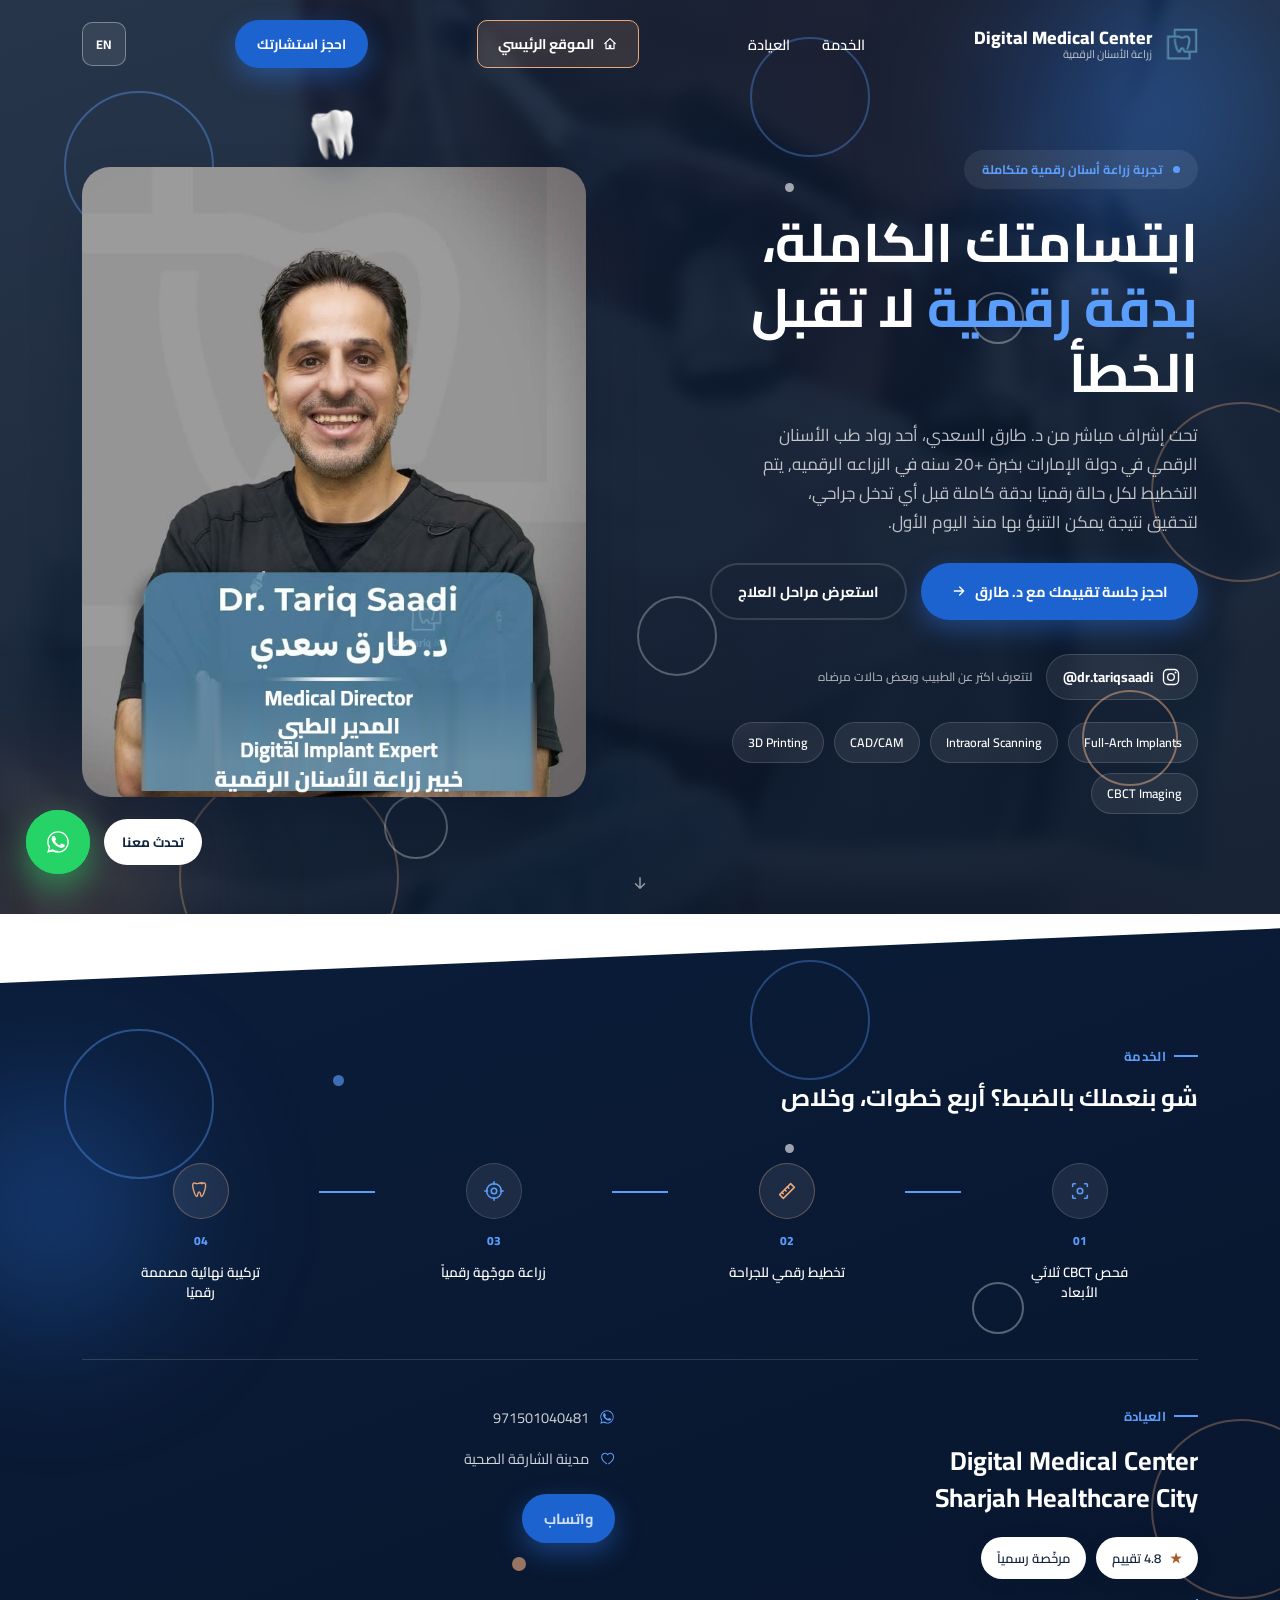
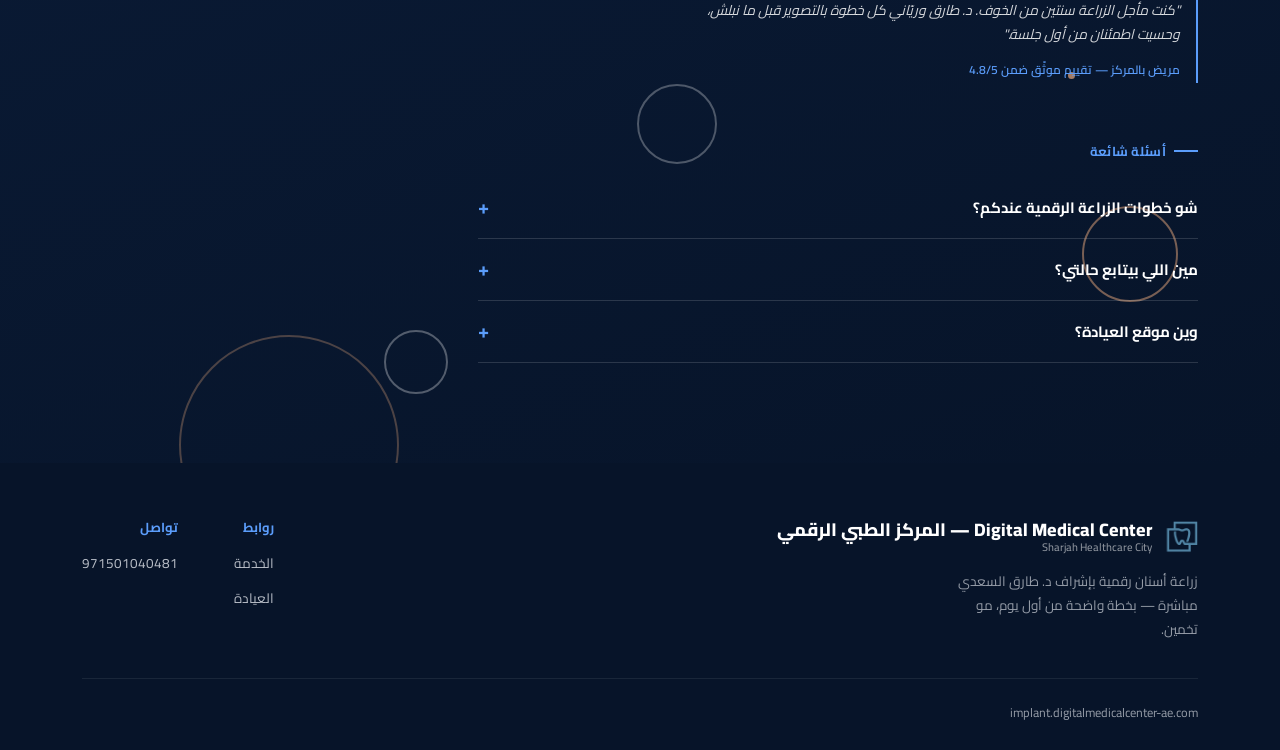
==== commit 61213a4b: "Revert header brand text to English-only (bilingual name was overflowing the nav bar); keep bilingua" ====
--- a/index.html
+++ b/index.html
@@ -23,7 +23,7 @@
   <div class="wrap header-inner">
     <a href="/" class="brand">
       <img class="brand-icon" src="assets/images/logo-icon.png" alt="" width="36" height="36">
-      <span class="brand-text">Digital Medical Center — المركز الطبي الرقمي<small data-i18n="brandTagline">زراعة الأسنان الرقمية</small></span>
+      <span class="brand-text">Digital Medical Center<small data-i18n="brandTagline">زراعة الأسنان الرقمية</small></span>
     </a>
     <nav class="main-nav" id="mainNav">
       <ul>
--- a/css/components.css
+++ b/css/components.css
@@ -17,6 +17,11 @@
 .btn-outline:hover{background:rgba(255,255,255,.08);}
 .btn-ghost{border:2px solid var(--line-soft);color:var(--ink);padding:13px 26px;}
 .btn-ghost:hover{background:var(--bg-light);}
+
+/* ---------- Keyboard focus ---------- */
+a:focus-visible, button:focus-visible, summary:focus-visible{
+  outline:2px solid var(--blue-light);outline-offset:3px;border-radius:4px;
+}
 
 /* ---------- Header ---------- */
 .site-header{position:fixed;inset:0 0 auto 0;z-index:100;padding:20px 0;transition:all .35s ease;}
@@ -49,7 +54,7 @@
 @media(max-width:900px){.btn-mainsite{display:none;}}
 
 /* AR/EN switch — stays visible at every width, including the collapsed mobile bar */
-.lang-toggle{flex-shrink:0;width:42px;height:34px;border-radius:8px;
+.lang-toggle{flex-shrink:0;width:44px;height:44px;border-radius:10px;
   border:1.5px solid rgba(255,255,255,.35);background:rgba(255,255,255,.08);color:#fff;
   font-family:var(--font-display);font-weight:700;font-size:12.5px;
   transition:background .25s ease,color .25s ease,border-color .25s ease;}
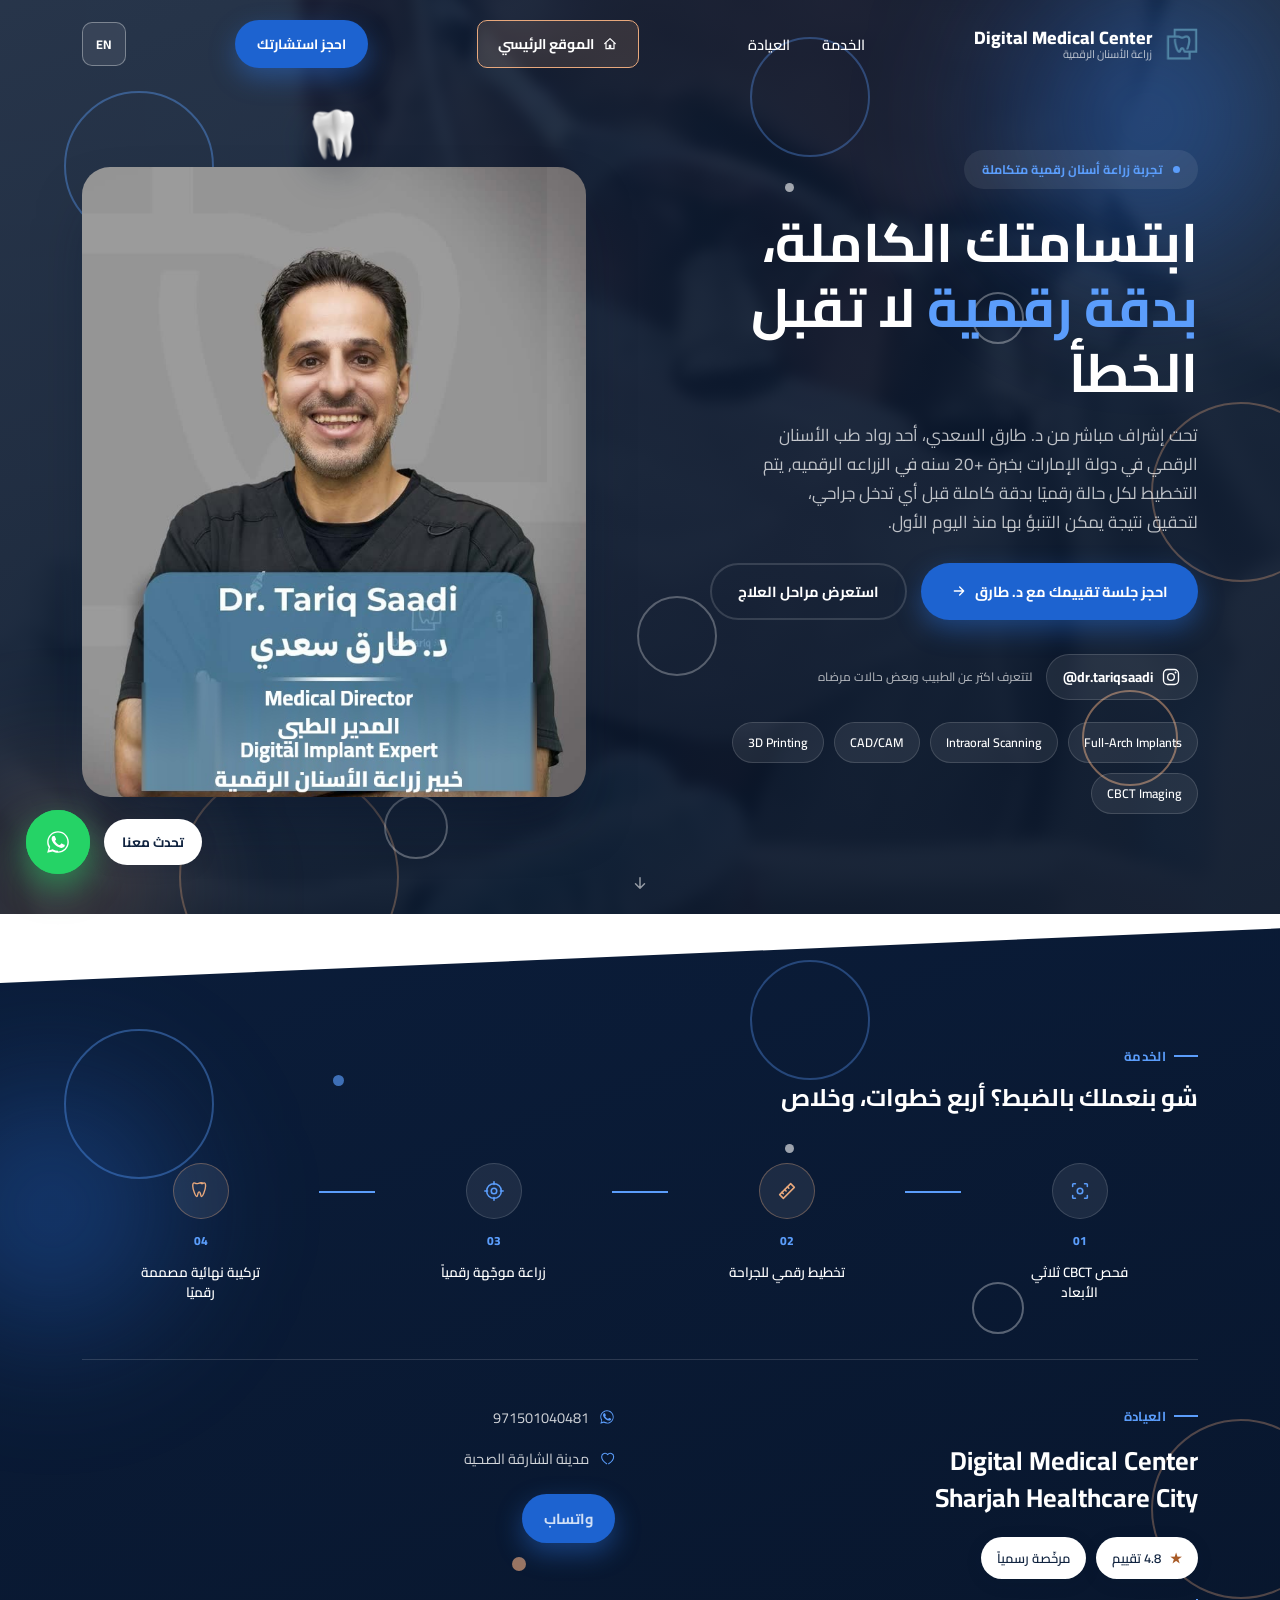
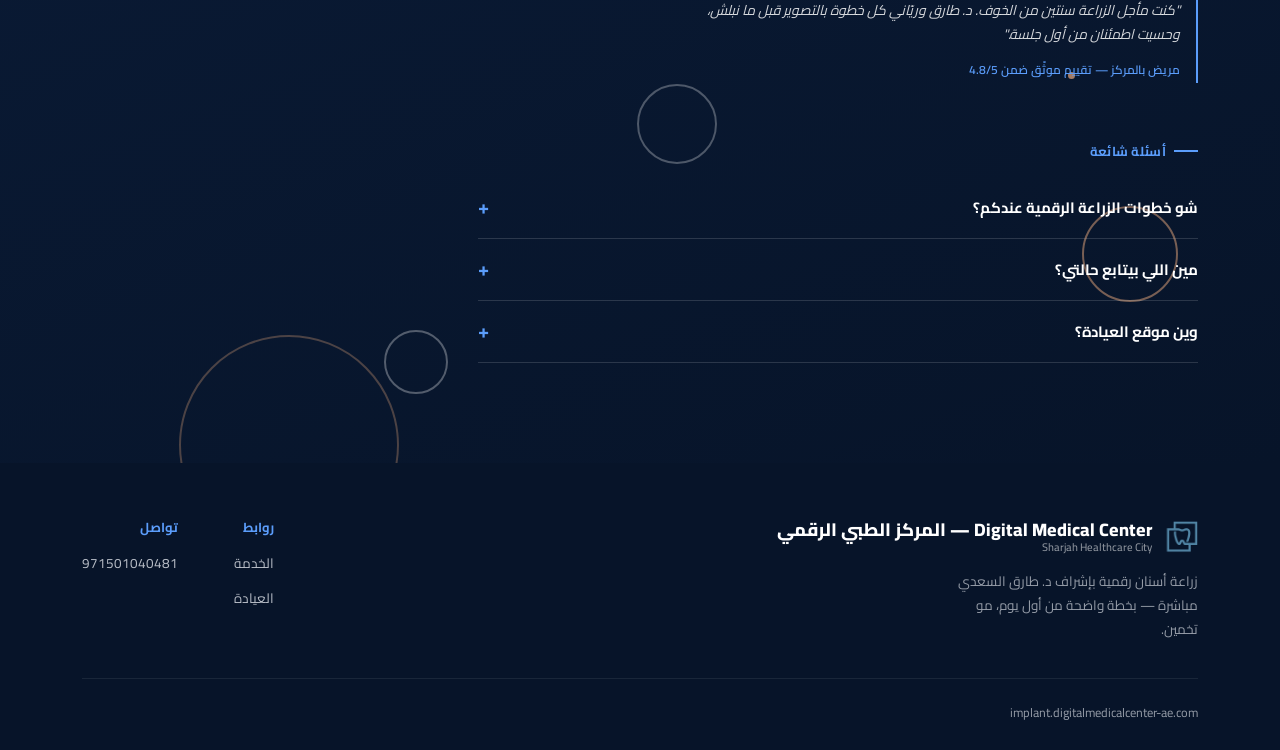
==== commit 96bcbbdf: "Add marketing tracking: Google Ads tag, Meta Pixel, WhatsApp conversions - gtag.js (AW-17028750147) " ====
--- a/index.html
+++ b/index.html
@@ -1,6 +1,14 @@
 <!DOCTYPE html>
 <html lang="ar" dir="rtl">
 <head>
+<!-- Google tag (gtag.js) -->
+<script async src="https://www.googletagmanager.com/gtag/js?id=AW-17028750147"></script>
+<script>
+  window.dataLayer = window.dataLayer || [];
+  function gtag(){dataLayer.push(arguments);}
+  gtag('js', new Date());
+  gtag('config', 'AW-17028750147');
+</script>
 <meta charset="UTF-8">
 <meta name="viewport" content="width=device-width, initial-scale=1.0">
 <title data-i18n="pageTitle">زراعة الأسنان الرقمية | د. طارق السعدي | Digital Medical Center</title>
@@ -15,6 +23,8 @@
 <link rel="stylesheet" href="css/base.css">
 <link rel="stylesheet" href="css/components.css">
 <link rel="stylesheet" href="styles.css">
+
+<script src="/tracking.js" defer></script>
 </head>
 <body>
 
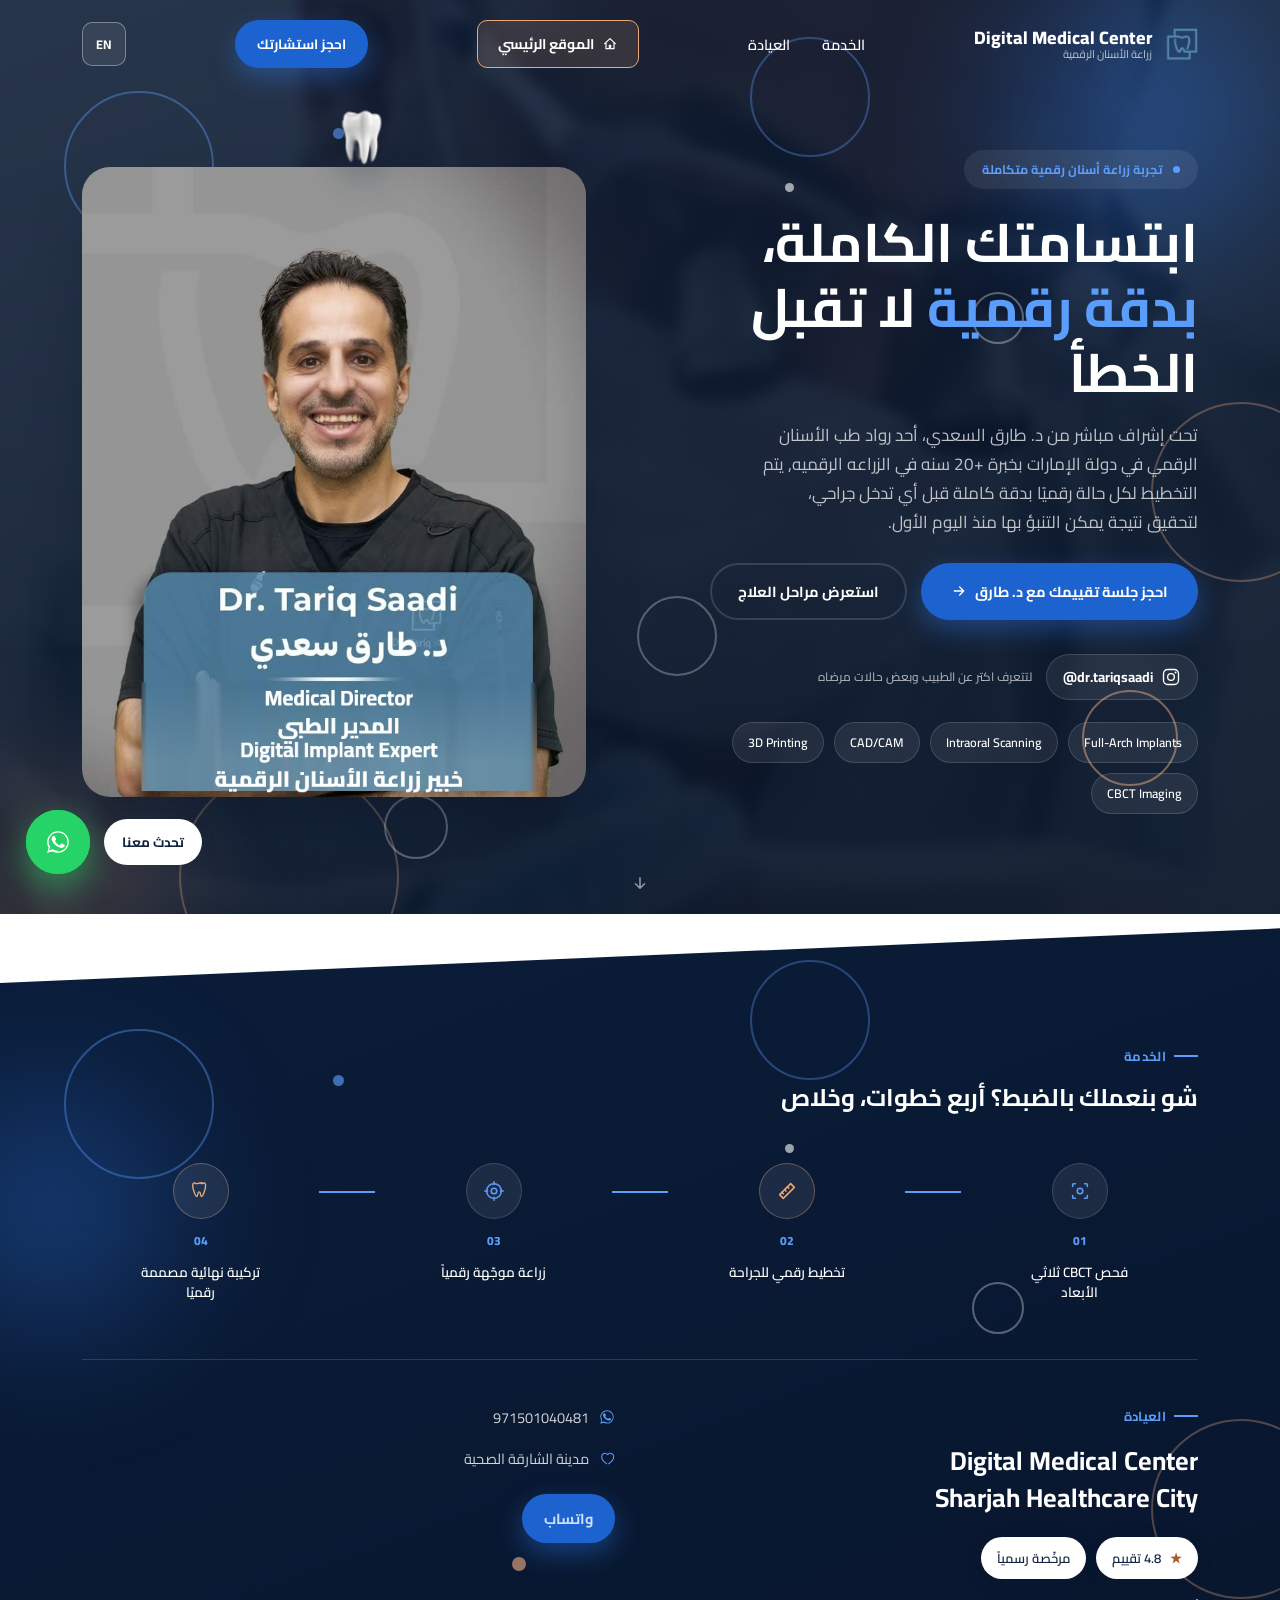
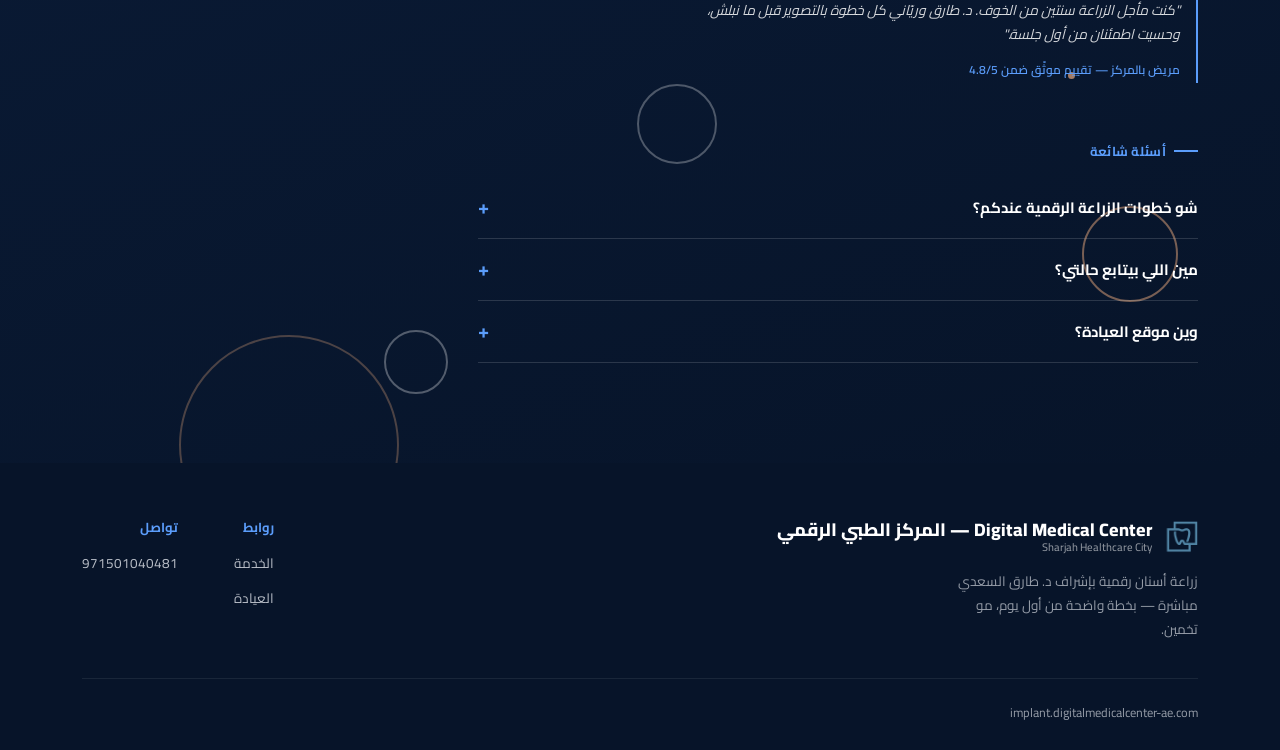
==== commit 7f854664: "Move all tags to Google Tag Manager (GTM-NWKVKB2L) - GTM snippet at the top of <head>, noscript ifra" ====
--- a/index.html
+++ b/index.html
@@ -1,14 +1,13 @@
 <!DOCTYPE html>
 <html lang="ar" dir="rtl">
 <head>
-<!-- Google tag (gtag.js) -->
-<script async src="https://www.googletagmanager.com/gtag/js?id=AW-17028750147"></script>
-<script>
-  window.dataLayer = window.dataLayer || [];
-  function gtag(){dataLayer.push(arguments);}
-  gtag('js', new Date());
-  gtag('config', 'AW-17028750147');
-</script>
+<!-- Google Tag Manager -->
+<script>(function(w,d,s,l,i){w[l]=w[l]||[];w[l].push({'gtm.start':
+new Date().getTime(),event:'gtm.js'});var f=d.getElementsByTagName(s)[0],
+j=d.createElement(s),dl=l!='dataLayer'?'&l='+l:'';j.async=true;j.src=
+'https://www.googletagmanager.com/gtm.js?id='+i+dl;f.parentNode.insertBefore(j,f);
+})(window,document,'script','dataLayer','GTM-NWKVKB2L');</script>
+<!-- End Google Tag Manager -->
 <meta charset="UTF-8">
 <meta name="viewport" content="width=device-width, initial-scale=1.0">
 <title data-i18n="pageTitle">زراعة الأسنان الرقمية | د. طارق السعدي | Digital Medical Center</title>
@@ -27,6 +26,10 @@
 <script src="/tracking.js" defer></script>
 </head>
 <body>
+<!-- Google Tag Manager (noscript) -->
+<noscript><iframe src="https://www.googletagmanager.com/ns.html?id=GTM-NWKVKB2L"
+height="0" width="0" style="display:none;visibility:hidden"></iframe></noscript>
+<!-- End Google Tag Manager (noscript) -->
 
 <!-- ===== Header (shared component — see components/header.html) ===== -->
 <header class="site-header" id="siteHeader">
